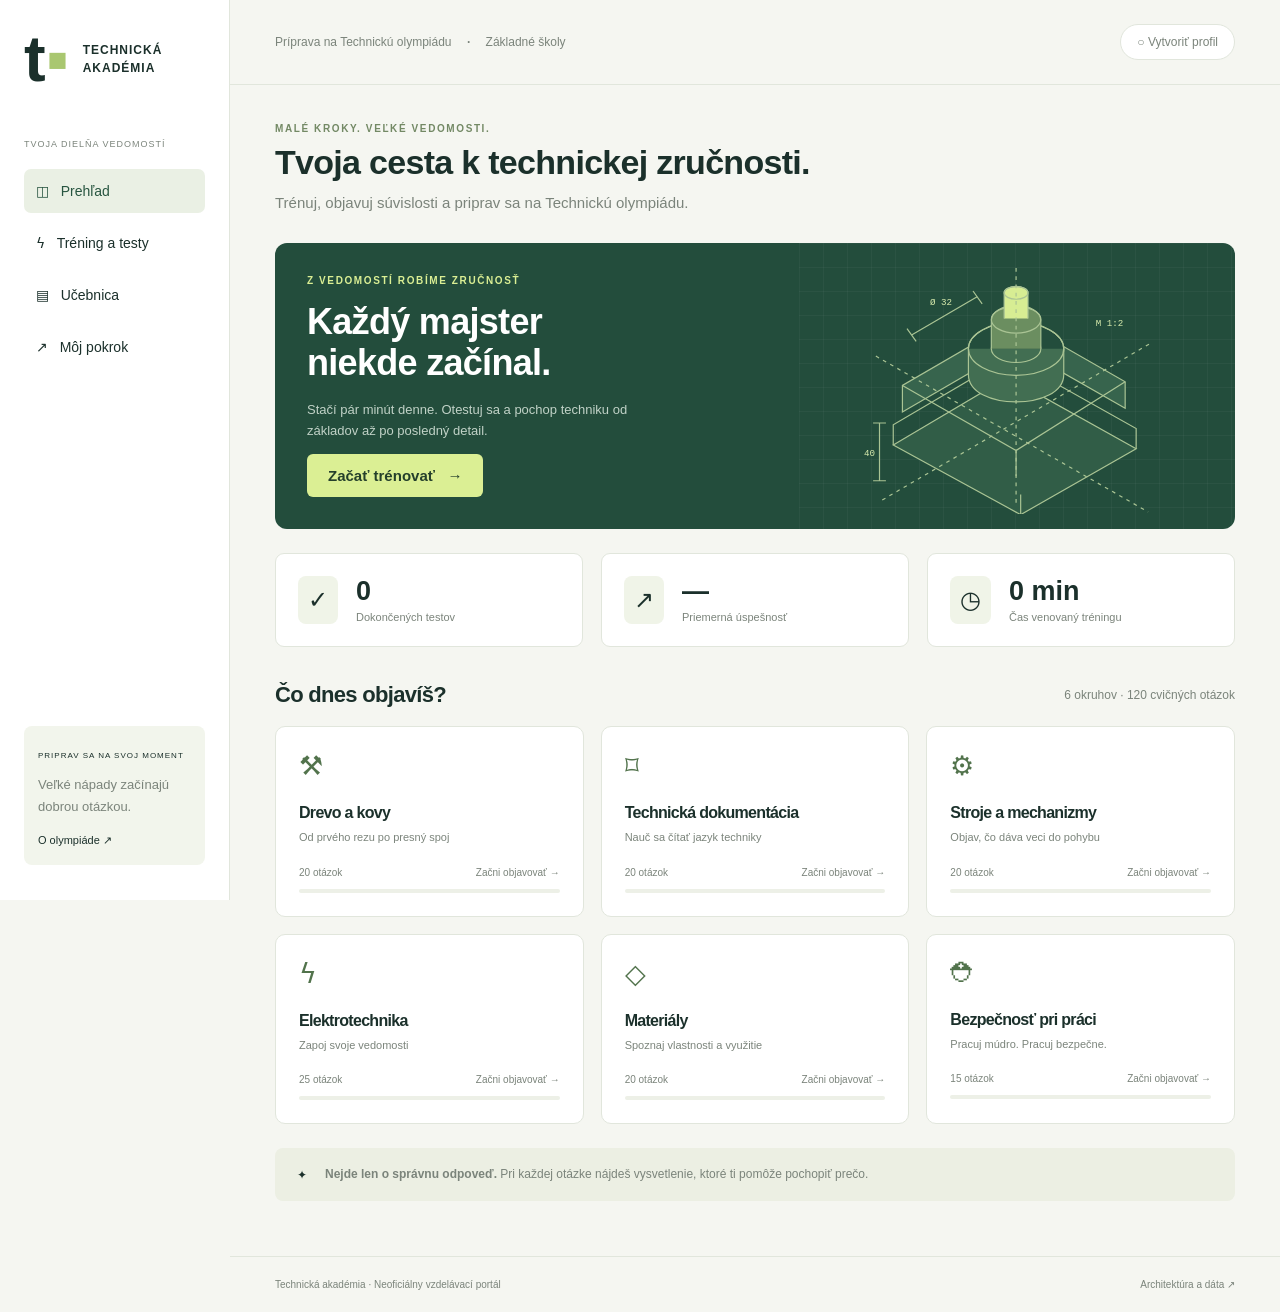
==== index.html @ 2de85e39 "Publish complete Technická akadémia with 120 questions and 33 tests" ====
<!doctype html><html lang="sk"><meta charset="utf-8"><meta name="viewport" content="width=device-width,initial-scale=1"><meta name="description" content="Príprava na Technickú olympiádu. Testy, vysvetlenia a sledovanie pokroku."><title>Technická akadémia</title><link rel="stylesheet" href="style.css"><body><aside><a class="brand" href="#">t<span>▪</span><small>TECHNICKÁ<br>AKADÉMIA</small></a><div class="navlabel">TVOJA DIELŇA VEDOMOSTÍ</div><nav><button data-page="home">◫ &nbsp; Prehľad</button><button data-page="train">ϟ &nbsp; Tréning a testy</button><button data-page="learn">▤ &nbsp; Učebnica</button><button data-page="history">↗ &nbsp; Môj pokrok</button></nav><div class="sidebottom"><small>PRIPRAV SA NA SVOJ MOMENT</small><p>Veľké nápady začínajú<br>dobrou otázkou.</p><a href="https://nivam.sk/olympiady-a-sutaze/technicka-olympiada/" target="_blank" rel="noopener">O olympiáde ↗</a></div></aside><div class="shell"><header><span>Príprava na Technickú olympiádu <b>·</b> Základné školy</span><button id="profileBtn"></button></header><main id="main"></main><footer>Technická akadémia · Neoficiálny vzdelávací portál <a href="architecture.md" target="_blank">Architektúra a dáta ↗</a></footer></div><dialog id="profileDialog"><form id="profileForm"><div class="eyebrow">TVOJE MIESTO V DIELNI</div><h2>Žiacky profil</h2><p>Použi prezývku. Údaje zostávajú v tomto prehliadači. Profil nie je účet chránený heslom.</p><label>Prezývka<input id="nickname" maxlength="30" required placeholder="Napríklad Majster Peter"></label><label>Kategória<select id="profileCategory"><option value="B">B · 5. – 7. ročník</option><option value="A">A · 8. – 9. ročník</option></select></label><button class="primary">Uložiť a pokračovať →</button><button type="button" id="closeDialog" class="plain">Zavrieť</button></form><div id="existing"></div></dialog><script src="app.js"></script></body></html>
---- style.css ----
:root{--ink:#1b302b;--green:#285540;--lime:#dbef94;--muted:#7b847b;--line:#e1e6dc}*{box-sizing:border-box}body{margin:0;background:#f5f6f1;color:var(--ink);font:15px 'Segoe UI',sans-serif}button,input,select{font:inherit;color:inherit}button,a{cursor:pointer}a{color:inherit;text-decoration:none}aside{position:fixed;inset:0 auto 0 0;width:230px;background:white;border-right:1px solid var(--line);padding:35px 24px;display:flex;flex-direction:column}.brand{display:flex;align-items:center;gap:14px;font-size:65px;font-weight:800;line-height:.75}.brand span{color:#a9c770;margin-left:-14px}.brand small{font-size:12px;line-height:1.5;letter-spacing:1px}.navlabel{font-size:9px;letter-spacing:1px;color:var(--muted);margin:55px 0 20px}nav{display:grid;gap:8px}nav button{border:0;background:none;text-align:left;padding:14px 12px;border-radius:7px;font-size:14px}nav .active{background:#eaf0e4;color:var(--green)}.sidebottom{margin-top:auto;background:#f2f5ec;padding:18px 14px;border-radius:8px}.sidebottom small{font-size:8px;letter-spacing:1px}.sidebottom p{font-size:13px}.sidebottom a{font-size:11px}.shell{margin-left:230px}header{height:85px;padding:0 45px;border-bottom:1px solid var(--line);display:flex;align-items:center;justify-content:space-between;font-size:12px;color:var(--muted)}header button{border:1px solid var(--line);border-radius:25px;background:white;padding:10px 16px}header b{padding:0 12px}main{max-width:1260px;margin:auto;padding:38px 45px 55px}.eyebrow{font-size:10px;letter-spacing:1.6px;font-weight:700;color:#738965}h1,h2,h3{letter-spacing:-.7px}h1{font-size:34px;margin:9px 0}h2{font-size:24px}p{color:var(--muted);line-height:1.65}.intro{margin:5px 0 27px}.hero{background:#234d3c;border-radius:12px;display:grid;grid-template-columns:1.2fr 1fr;color:white;overflow:hidden;min-height:280px}.hero-content{padding:32px}.hero .eyebrow{color:var(--lime)}.hero h2{font-size:36px;line-height:1.15;margin:15px 0}.hero p{color:#c1d2c7;font-size:13px;max-width:330px}.primary{border:0;background:var(--lime);padding:13px 21px;border-radius:6px;color:#243f2b;font-weight:700}.hero-art{display:flex;align-items:center;justify-content:center;background-image:linear-gradient(#ffffff09 1px,transparent 1px),linear-gradient(90deg,#ffffff09 1px,transparent 1px);background-size:24px 24px}.hero-art svg{width:90%;max-width:330px}.stats{display:grid;grid-template-columns:repeat(3,1fr);gap:18px;margin:24px 0 35px}.stat{background:white;border:1px solid var(--line);border-radius:9px;padding:22px;display:flex;align-items:center;gap:18px}.stat .ico{background:#f0f4e8;padding:10px;border-radius:8px;font-size:24px}.stat strong{font-size:27px;display:block}.stat small{font-size:11px;color:var(--muted)}.sectionhead{display:flex;justify-content:space-between;align-items:center;margin:26px 0 18px}.sectionhead h2{margin:0;font-size:22px}.sectionhead span{font-size:12px;color:var(--muted)}.topics{display:grid;grid-template-columns:repeat(3,1fr);gap:17px}.topic{border:1px solid var(--line);border-radius:10px;background:white;padding:23px;text-align:left;transition:.2s}.topic:hover{transform:translateY(-3px);border-color:#99b47b}.topic .ico{display:block;font-size:27px;margin-bottom:22px;color:#52734c}.topic h3{font-size:16px;margin:0 0 6px}.topic p{font-size:11px;margin:0 0 20px}.row{display:flex;justify-content:space-between;font-size:10px;color:var(--muted)}.bar{height:4px;background:#edf0e7;border-radius:5px;overflow:hidden;margin-top:11px}.bar i{display:block;height:100%;background:#a6bf79}.bottomnote{display:flex;gap:18px;background:#ecefe3;border-radius:8px;padding:17px 22px;margin-top:24px;font-size:12px;align-items:center}.bottomnote p{margin:0}footer{border-top:1px solid var(--line);padding:22px 45px;display:flex;justify-content:space-between;font-size:10px;color:var(--muted)}.card{background:white;border:1px solid var(--line);border-radius:12px;padding:28px;margin:20px 0}label{display:block;margin:18px 0;font-size:13px;font-weight:600}input,select{display:block;width:100%;padding:13px;border:1px solid #d6dece;background:#fbfcf8;border-radius:6px;margin-top:8px}.controls{display:grid;grid-template-columns:repeat(3,1fr);gap:20px}.secondary,.plain{background:white;border:1px solid var(--line);border-radius:6px;padding:12px 18px}.plain{background:none;border:0}.actions{display:flex;gap:12px;margin-top:25px;flex-wrap:wrap}.questionhead{display:flex;justify-content:space-between;font-size:12px;color:var(--muted)}.badge{background:#edf2e4;border-radius:20px;padding:6px 12px;font-size:11px}.timer{font-weight:700;color:var(--green);font-variant-numeric:tabular-nums}.option{display:flex;width:100%;gap:15px;align-items:center;text-align:left;background:white;border:1px solid var(--line);border-radius:8px;padding:17px;margin:10px 0}.option.selected{background:#edf4e3;border-color:var(--green)}.letter{background:#f0f2e9;border-radius:4px;padding:7px 11px;font-size:12px}.feedback{border-left:3px solid #7b9f55;background:#f0f6e8;padding:18px;margin-top:22px}.feedback.wrong{border-color:#ce946c;background:#fcf3eb}.feedback p{margin-bottom:0}.result{text-align:center}.score{font-size:70px;color:var(--green);font-weight:700;margin:20px}.historyrow{display:flex;gap:15px;justify-content:space-between;align-items:center;border-bottom:1px solid var(--line);padding:18px 0}dialog{border:1px solid var(--line);border-radius:14px;padding:30px;width:460px;max-width:92vw}dialog::backdrop{background:#18372b88}dialog p{font-size:13px}details{padding:18px 0;border-bottom:1px solid var(--line)}summary{cursor:pointer;font-weight:600}details p{font-size:14px}.empty{text-align:center;padding:35px}.notice{font-size:12px;color:var(--muted)}.matchrow{display:grid;grid-template-columns:1fr 1.4fr;gap:20px;align-items:center}.error{color:#a64d33}button:disabled{opacity:.4;cursor:not-allowed}:focus-visible{outline:3px solid #9dbc67;outline-offset:3px}@media(max-width:1050px){aside{width:195px;padding:30px 17px}.shell{margin-left:195px}main{padding:28px}.topics{grid-template-columns:repeat(2,1fr)}.hero h2{font-size:30px}.stat{padding:15px;gap:10px}header{padding:0 28px}}@media(max-width:700px){aside{position:static;width:100%;padding:18px;display:block}.brand{font-size:40px}.brand small{font-size:10px}.navlabel,.sidebottom{display:none}nav{display:flex;margin-top:20px;overflow:auto;gap:2px}nav button{font-size:11px;white-space:nowrap;padding:10px}.shell{margin:0}header{height:60px;padding:0 20px}header>span{font-size:10px;max-width:180px}main{padding:25px 18px}h1{font-size:28px}.hero{grid-template-columns:1fr}.hero-art{display:none}.hero-content{padding:27px}.stats{gap:8px;margin:16px 0 25px}.stat{display:block;padding:12px 9px}.stat .ico{display:none}.stat strong{font-size:23px}.stat small{font-size:9px}.topics{gap:10px}.topic{padding:18px 14px}.topic h3{font-size:14px}.controls{grid-template-columns:1fr;gap:0}.card{padding:20px}.matchrow{grid-template-columns:1fr;gap:0;margin-bottom:15px}footer{padding:20px;gap:20px}.sectionhead span{font-size:10px}.historyrow{font-size:12px}}
.controls{grid-template-columns:repeat(4,minmax(0,1fr))}#testBank .topic{cursor:default}#testBank .topic:hover{transform:none}.topic .actions{gap:8px}.topic .actions button{font-size:12px;padding:10px 12px}@media(max-width:1050px){.controls{grid-template-columns:repeat(2,minmax(0,1fr))}}@media(max-width:700px){.controls{grid-template-columns:1fr}#testBank .topics{grid-template-columns:1fr}.sectionhead{gap:15px}}
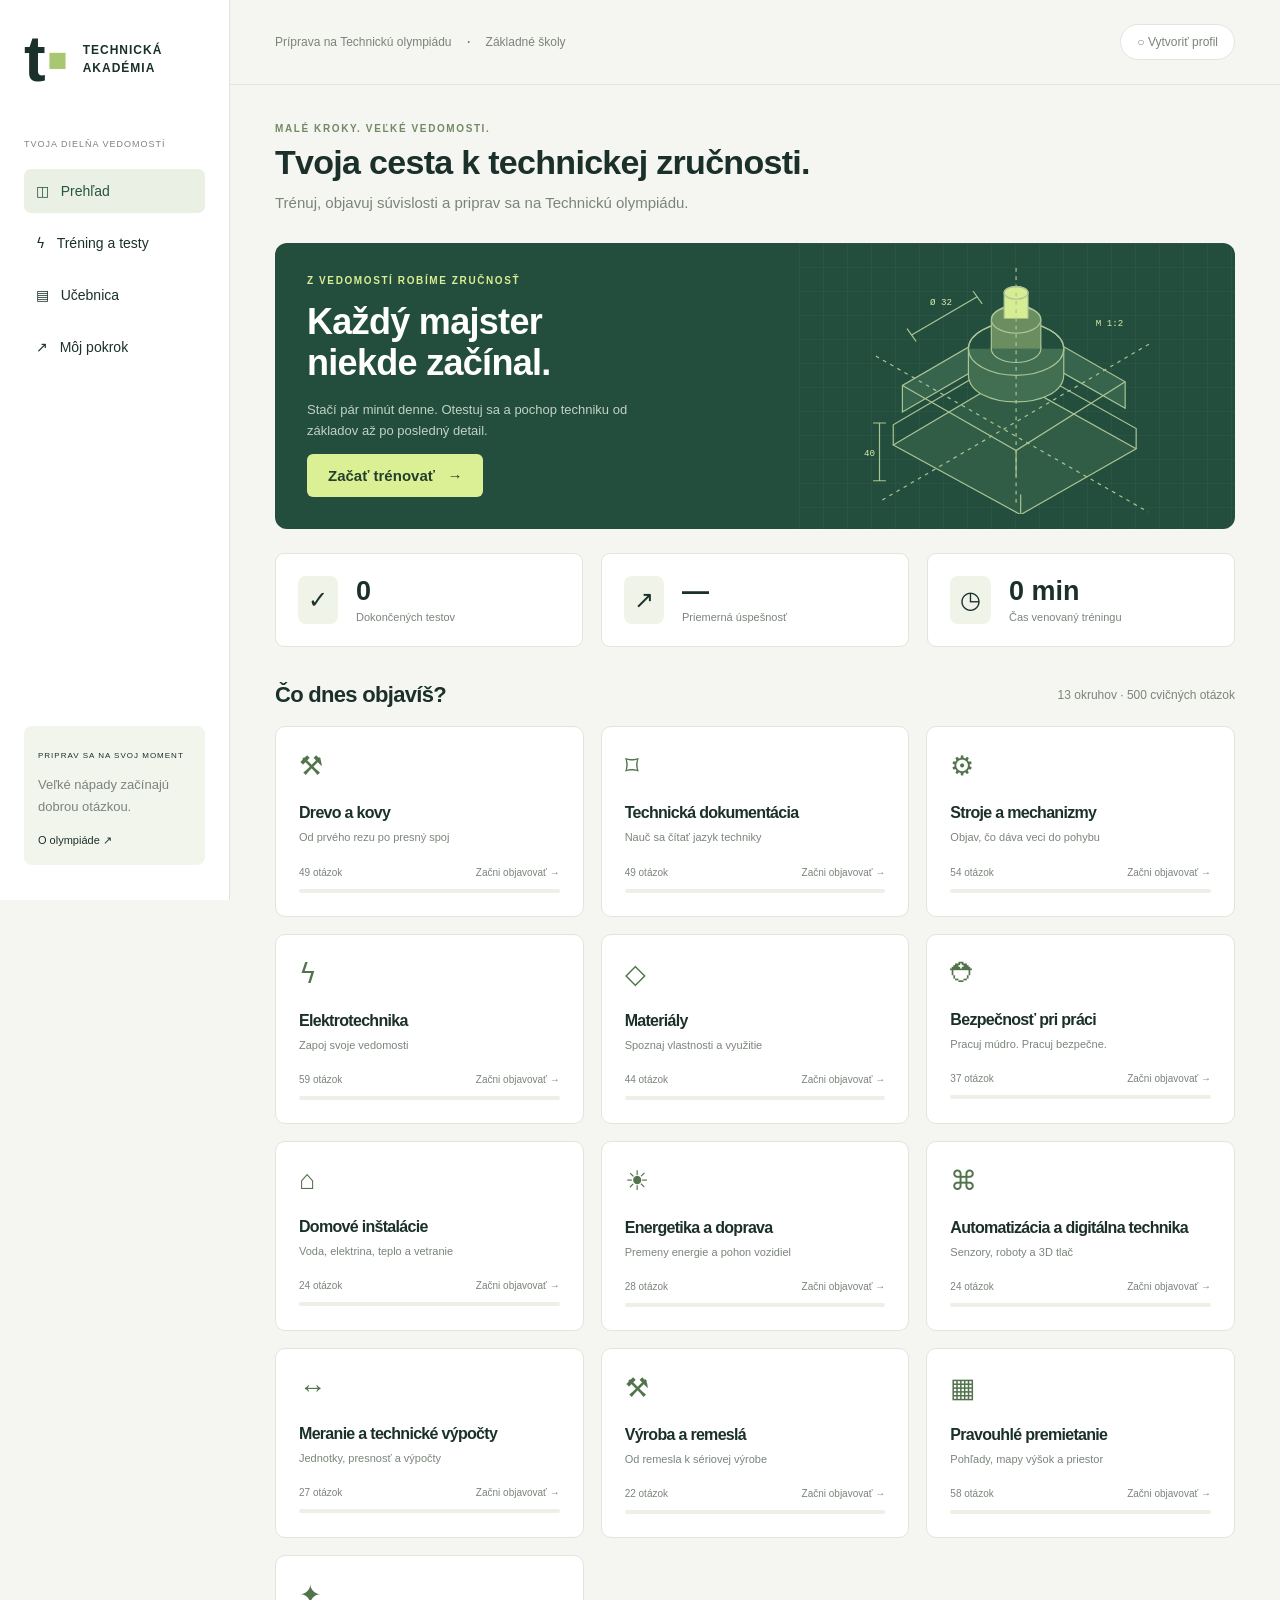
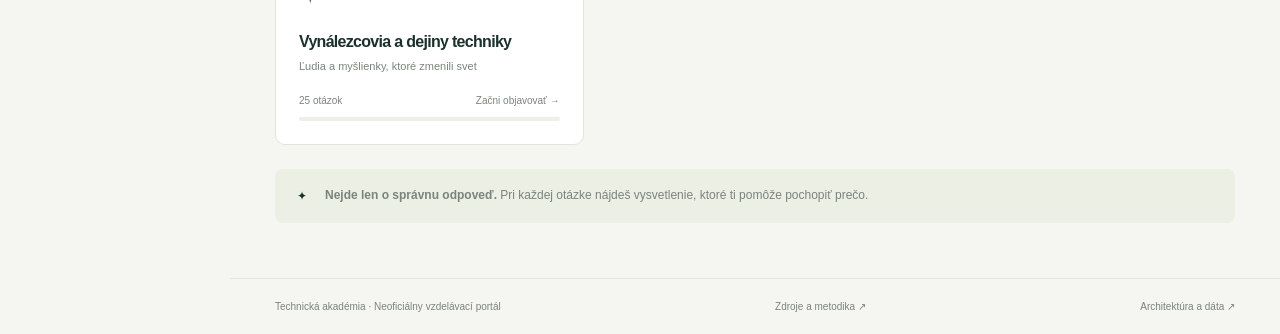
==== commit f273d07b: "Expand academy to 500 reviewed questions, 13 topics and 151 test sets Add inventors, orthographic pr" ====
--- a/index.html
+++ b/index.html
@@ -1 +1 @@
-<!doctype html><html lang="sk"><meta charset="utf-8"><meta name="viewport" content="width=device-width,initial-scale=1"><meta name="description" content="Príprava na Technickú olympiádu. Testy, vysvetlenia a sledovanie pokroku."><title>Technická akadémia</title><link rel="stylesheet" href="style.css"><body><aside><a class="brand" href="#">t<span>▪</span><small>TECHNICKÁ<br>AKADÉMIA</small></a><div class="navlabel">TVOJA DIELŇA VEDOMOSTÍ</div><nav><button data-page="home">◫ &nbsp; Prehľad</button><button data-page="train">ϟ &nbsp; Tréning a testy</button><button data-page="learn">▤ &nbsp; Učebnica</button><button data-page="history">↗ &nbsp; Môj pokrok</button></nav><div class="sidebottom"><small>PRIPRAV SA NA SVOJ MOMENT</small><p>Veľké nápady začínajú<br>dobrou otázkou.</p><a href="https://nivam.sk/olympiady-a-sutaze/technicka-olympiada/" target="_blank" rel="noopener">O olympiáde ↗</a></div></aside><div class="shell"><header><span>Príprava na Technickú olympiádu <b>·</b> Základné školy</span><button id="profileBtn"></button></header><main id="main"></main><footer>Technická akadémia · Neoficiálny vzdelávací portál <a href="architecture.md" target="_blank">Architektúra a dáta ↗</a></footer></div><dialog id="profileDialog"><form id="profileForm"><div class="eyebrow">TVOJE MIESTO V DIELNI</div><h2>Žiacky profil</h2><p>Použi prezývku. Údaje zostávajú v tomto prehliadači. Profil nie je účet chránený heslom.</p><label>Prezývka<input id="nickname" maxlength="30" required placeholder="Napríklad Majster Peter"></label><label>Kategória<select id="profileCategory"><option value="B">B · 5. – 7. ročník</option><option value="A">A · 8. – 9. ročník</option></select></label><button class="primary">Uložiť a pokračovať →</button><button type="button" id="closeDialog" class="plain">Zavrieť</button></form><div id="existing"></div></dialog><script src="app.js"></script></body></html>
+<!doctype html><html lang="sk"><meta charset="utf-8"><meta name="viewport" content="width=device-width,initial-scale=1"><meta name="description" content="Príprava na Technickú olympiádu. Testy, vysvetlenia a sledovanie pokroku."><title>Technická akadémia</title><link rel="stylesheet" href="style.css?v=500-1"><body><aside><a class="brand" href="#">t<span>▪</span><small>TECHNICKÁ<br>AKADÉMIA</small></a><div class="navlabel">TVOJA DIELŇA VEDOMOSTÍ</div><nav><button data-page="home">◫ &nbsp; Prehľad</button><button data-page="train">ϟ &nbsp; Tréning a testy</button><button data-page="learn">▤ &nbsp; Učebnica</button><button data-page="history">↗ &nbsp; Môj pokrok</button></nav><div class="sidebottom"><small>PRIPRAV SA NA SVOJ MOMENT</small><p>Veľké nápady začínajú<br>dobrou otázkou.</p><a href="https://nivam.sk/olympiady-a-sutaze/technicka-olympiada/" target="_blank" rel="noopener">O olympiáde ↗</a></div></aside><div class="shell"><header><span>Príprava na Technickú olympiádu <b>·</b> Základné školy</span><button id="profileBtn"></button></header><main id="main"></main><footer>Technická akadémia · Neoficiálny vzdelávací portál <a href="sources.html">Zdroje a metodika ↗</a> <a href="architecture.md" target="_blank">Architektúra a dáta ↗</a></footer></div><dialog id="profileDialog"><form id="profileForm"><div class="eyebrow">TVOJE MIESTO V DIELNI</div><h2>Žiacky profil</h2><p>Použi prezývku. Údaje zostávajú v tomto prehliadači. Profil nie je účet chránený heslom.</p><label>Prezývka<input id="nickname" maxlength="30" required placeholder="Napríklad Majster Peter"></label><label>Kategória<select id="profileCategory"><option value="B">B · 5. – 7. ročník</option><option value="A">A · 8. – 9. ročník</option></select></label><button class="primary">Uložiť a pokračovať →</button><button type="button" id="closeDialog" class="plain">Zavrieť</button></form><div id="existing"></div></dialog><script src="app.js?v=500-1"></script></body></html>
--- a/style.css
+++ b/style.css
@@ -1,2 +1,4 @@
 :root{--ink:#1b302b;--green:#285540;--lime:#dbef94;--muted:#7b847b;--line:#e1e6dc}*{box-sizing:border-box}body{margin:0;background:#f5f6f1;color:var(--ink);font:15px 'Segoe UI',sans-serif}button,input,select{font:inherit;color:inherit}button,a{cursor:pointer}a{color:inherit;text-decoration:none}aside{position:fixed;inset:0 auto 0 0;width:230px;background:white;border-right:1px solid var(--line);padding:35px 24px;display:flex;flex-direction:column}.brand{display:flex;align-items:center;gap:14px;font-size:65px;font-weight:800;line-height:.75}.brand span{color:#a9c770;margin-left:-14px}.brand small{font-size:12px;line-height:1.5;letter-spacing:1px}.navlabel{font-size:9px;letter-spacing:1px;color:var(--muted);margin:55px 0 20px}nav{display:grid;gap:8px}nav button{border:0;background:none;text-align:left;padding:14px 12px;border-radius:7px;font-size:14px}nav .active{background:#eaf0e4;color:var(--green)}.sidebottom{margin-top:auto;background:#f2f5ec;padding:18px 14px;border-radius:8px}.sidebottom small{font-size:8px;letter-spacing:1px}.sidebottom p{font-size:13px}.sidebottom a{font-size:11px}.shell{margin-left:230px}header{height:85px;padding:0 45px;border-bottom:1px solid var(--line);display:flex;align-items:center;justify-content:space-between;font-size:12px;color:var(--muted)}header button{border:1px solid var(--line);border-radius:25px;background:white;padding:10px 16px}header b{padding:0 12px}main{max-width:1260px;margin:auto;padding:38px 45px 55px}.eyebrow{font-size:10px;letter-spacing:1.6px;font-weight:700;color:#738965}h1,h2,h3{letter-spacing:-.7px}h1{font-size:34px;margin:9px 0}h2{font-size:24px}p{color:var(--muted);line-height:1.65}.intro{margin:5px 0 27px}.hero{background:#234d3c;border-radius:12px;display:grid;grid-template-columns:1.2fr 1fr;color:white;overflow:hidden;min-height:280px}.hero-content{padding:32px}.hero .eyebrow{color:var(--lime)}.hero h2{font-size:36px;line-height:1.15;margin:15px 0}.hero p{color:#c1d2c7;font-size:13px;max-width:330px}.primary{border:0;background:var(--lime);padding:13px 21px;border-radius:6px;color:#243f2b;font-weight:700}.hero-art{display:flex;align-items:center;justify-content:center;background-image:linear-gradient(#ffffff09 1px,transparent 1px),linear-gradient(90deg,#ffffff09 1px,transparent 1px);background-size:24px 24px}.hero-art svg{width:90%;max-width:330px}.stats{display:grid;grid-template-columns:repeat(3,1fr);gap:18px;margin:24px 0 35px}.stat{background:white;border:1px solid var(--line);border-radius:9px;padding:22px;display:flex;align-items:center;gap:18px}.stat .ico{background:#f0f4e8;padding:10px;border-radius:8px;font-size:24px}.stat strong{font-size:27px;display:block}.stat small{font-size:11px;color:var(--muted)}.sectionhead{display:flex;justify-content:space-between;align-items:center;margin:26px 0 18px}.sectionhead h2{margin:0;font-size:22px}.sectionhead span{font-size:12px;color:var(--muted)}.topics{display:grid;grid-template-columns:repeat(3,1fr);gap:17px}.topic{border:1px solid var(--line);border-radius:10px;background:white;padding:23px;text-align:left;transition:.2s}.topic:hover{transform:translateY(-3px);border-color:#99b47b}.topic .ico{display:block;font-size:27px;margin-bottom:22px;color:#52734c}.topic h3{font-size:16px;margin:0 0 6px}.topic p{font-size:11px;margin:0 0 20px}.row{display:flex;justify-content:space-between;font-size:10px;color:var(--muted)}.bar{height:4px;background:#edf0e7;border-radius:5px;overflow:hidden;margin-top:11px}.bar i{display:block;height:100%;background:#a6bf79}.bottomnote{display:flex;gap:18px;background:#ecefe3;border-radius:8px;padding:17px 22px;margin-top:24px;font-size:12px;align-items:center}.bottomnote p{margin:0}footer{border-top:1px solid var(--line);padding:22px 45px;display:flex;justify-content:space-between;font-size:10px;color:var(--muted)}.card{background:white;border:1px solid var(--line);border-radius:12px;padding:28px;margin:20px 0}label{display:block;margin:18px 0;font-size:13px;font-weight:600}input,select{display:block;width:100%;padding:13px;border:1px solid #d6dece;background:#fbfcf8;border-radius:6px;margin-top:8px}.controls{display:grid;grid-template-columns:repeat(3,1fr);gap:20px}.secondary,.plain{background:white;border:1px solid var(--line);border-radius:6px;padding:12px 18px}.plain{background:none;border:0}.actions{display:flex;gap:12px;margin-top:25px;flex-wrap:wrap}.questionhead{display:flex;justify-content:space-between;font-size:12px;color:var(--muted)}.badge{background:#edf2e4;border-radius:20px;padding:6px 12px;font-size:11px}.timer{font-weight:700;color:var(--green);font-variant-numeric:tabular-nums}.option{display:flex;width:100%;gap:15px;align-items:center;text-align:left;background:white;border:1px solid var(--line);border-radius:8px;padding:17px;margin:10px 0}.option.selected{background:#edf4e3;border-color:var(--green)}.letter{background:#f0f2e9;border-radius:4px;padding:7px 11px;font-size:12px}.feedback{border-left:3px solid #7b9f55;background:#f0f6e8;padding:18px;margin-top:22px}.feedback.wrong{border-color:#ce946c;background:#fcf3eb}.feedback p{margin-bottom:0}.result{text-align:center}.score{font-size:70px;color:var(--green);font-weight:700;margin:20px}.historyrow{display:flex;gap:15px;justify-content:space-between;align-items:center;border-bottom:1px solid var(--line);padding:18px 0}dialog{border:1px solid var(--line);border-radius:14px;padding:30px;width:460px;max-width:92vw}dialog::backdrop{background:#18372b88}dialog p{font-size:13px}details{padding:18px 0;border-bottom:1px solid var(--line)}summary{cursor:pointer;font-weight:600}details p{font-size:14px}.empty{text-align:center;padding:35px}.notice{font-size:12px;color:var(--muted)}.matchrow{display:grid;grid-template-columns:1fr 1.4fr;gap:20px;align-items:center}.error{color:#a64d33}button:disabled{opacity:.4;cursor:not-allowed}:focus-visible{outline:3px solid #9dbc67;outline-offset:3px}@media(max-width:1050px){aside{width:195px;padding:30px 17px}.shell{margin-left:195px}main{padding:28px}.topics{grid-template-columns:repeat(2,1fr)}.hero h2{font-size:30px}.stat{padding:15px;gap:10px}header{padding:0 28px}}@media(max-width:700px){aside{position:static;width:100%;padding:18px;display:block}.brand{font-size:40px}.brand small{font-size:10px}.navlabel,.sidebottom{display:none}nav{display:flex;margin-top:20px;overflow:auto;gap:2px}nav button{font-size:11px;white-space:nowrap;padding:10px}.shell{margin:0}header{height:60px;padding:0 20px}header>span{font-size:10px;max-width:180px}main{padding:25px 18px}h1{font-size:28px}.hero{grid-template-columns:1fr}.hero-art{display:none}.hero-content{padding:27px}.stats{gap:8px;margin:16px 0 25px}.stat{display:block;padding:12px 9px}.stat .ico{display:none}.stat strong{font-size:23px}.stat small{font-size:9px}.topics{gap:10px}.topic{padding:18px 14px}.topic h3{font-size:14px}.controls{grid-template-columns:1fr;gap:0}.card{padding:20px}.matchrow{grid-template-columns:1fr;gap:0;margin-bottom:15px}footer{padding:20px;gap:20px}.sectionhead span{font-size:10px}.historyrow{font-size:12px}}
 .controls{grid-template-columns:repeat(4,minmax(0,1fr))}#testBank .topic{cursor:default}#testBank .topic:hover{transform:none}.topic .actions{gap:8px}.topic .actions button{font-size:12px;padding:10px 12px}@media(max-width:1050px){.controls{grid-template-columns:repeat(2,minmax(0,1fr))}}@media(max-width:700px){.controls{grid-template-columns:1fr}#testBank .topics{grid-template-columns:1fr}.sectionhead{gap:15px}}
+
+.diagram{max-width:460px;margin:22px auto;background:#f9fbf5;border:1px solid var(--line);border-radius:10px;padding:18px}.diagram svg{width:100%;max-height:300px}.diagram figcaption{font-size:12px;line-height:1.6;color:#52604e}.bankfilters{display:flex;gap:15px;align-items:end;flex-wrap:wrap}.bankfilters label:first-child{flex:1;min-width:220px}.bankfilters label{margin:10px 0}.bankfilters button{margin-bottom:10px}.controls{grid-template-columns:repeat(3,minmax(0,1fr))}@media(max-width:700px){.controls{grid-template-columns:1fr}.bankfilters{display:block}.diagram{padding:10px}}
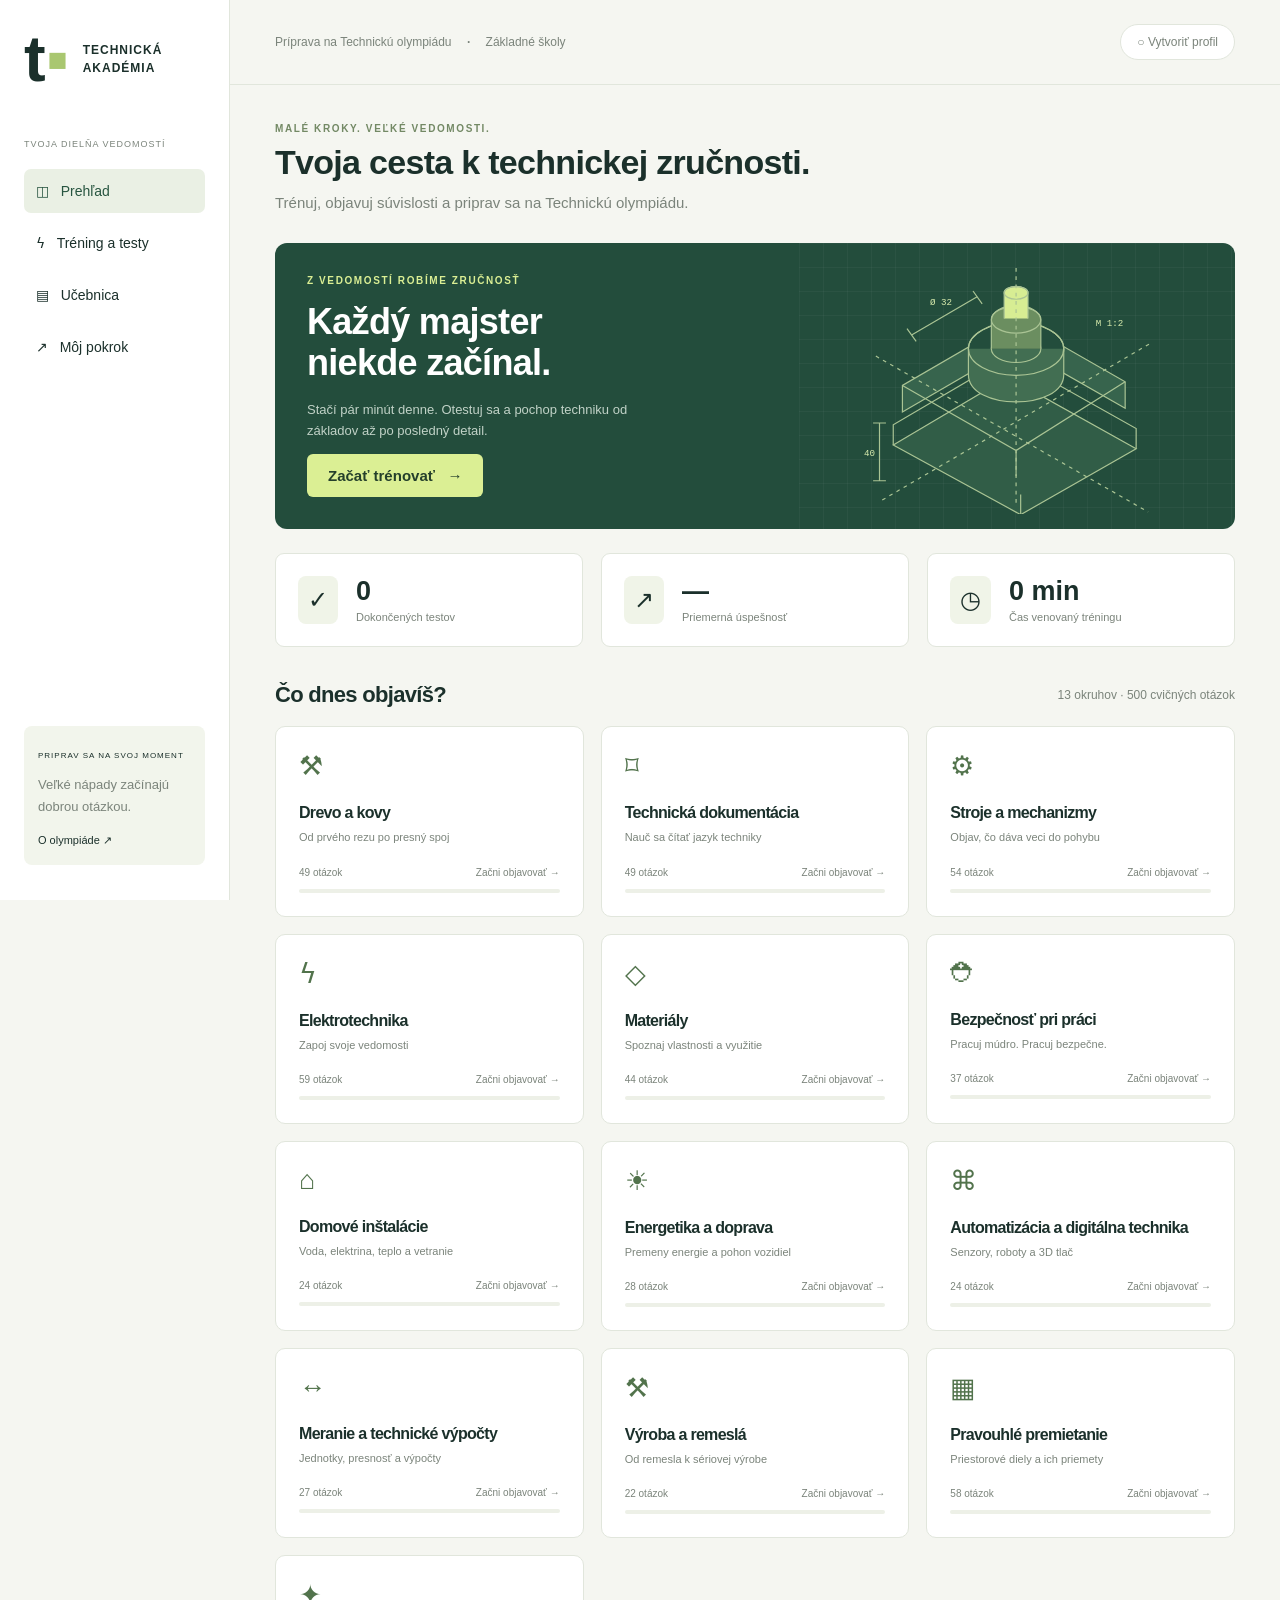
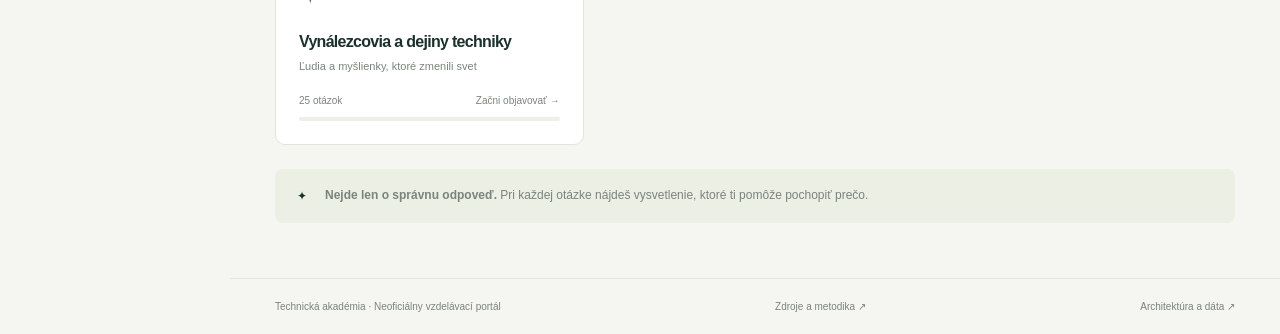
==== commit 22544f70: "Replace cube maps with technical solids and graphical orthographic choices Add 12 shaded technical p" ====
--- a/index.html
+++ b/index.html
@@ -1 +1 @@
-<!doctype html><html lang="sk"><meta charset="utf-8"><meta name="viewport" content="width=device-width,initial-scale=1"><meta name="description" content="Príprava na Technickú olympiádu. Testy, vysvetlenia a sledovanie pokroku."><title>Technická akadémia</title><link rel="stylesheet" href="style.css?v=500-1"><body><aside><a class="brand" href="#">t<span>▪</span><small>TECHNICKÁ<br>AKADÉMIA</small></a><div class="navlabel">TVOJA DIELŇA VEDOMOSTÍ</div><nav><button data-page="home">◫ &nbsp; Prehľad</button><button data-page="train">ϟ &nbsp; Tréning a testy</button><button data-page="learn">▤ &nbsp; Učebnica</button><button data-page="history">↗ &nbsp; Môj pokrok</button></nav><div class="sidebottom"><small>PRIPRAV SA NA SVOJ MOMENT</small><p>Veľké nápady začínajú<br>dobrou otázkou.</p><a href="https://nivam.sk/olympiady-a-sutaze/technicka-olympiada/" target="_blank" rel="noopener">O olympiáde ↗</a></div></aside><div class="shell"><header><span>Príprava na Technickú olympiádu <b>·</b> Základné školy</span><button id="profileBtn"></button></header><main id="main"></main><footer>Technická akadémia · Neoficiálny vzdelávací portál <a href="sources.html">Zdroje a metodika ↗</a> <a href="architecture.md" target="_blank">Architektúra a dáta ↗</a></footer></div><dialog id="profileDialog"><form id="profileForm"><div class="eyebrow">TVOJE MIESTO V DIELNI</div><h2>Žiacky profil</h2><p>Použi prezývku. Údaje zostávajú v tomto prehliadači. Profil nie je účet chránený heslom.</p><label>Prezývka<input id="nickname" maxlength="30" required placeholder="Napríklad Majster Peter"></label><label>Kategória<select id="profileCategory"><option value="B">B · 5. – 7. ročník</option><option value="A">A · 8. – 9. ročník</option></select></label><button class="primary">Uložiť a pokračovať →</button><button type="button" id="closeDialog" class="plain">Zavrieť</button></form><div id="existing"></div></dialog><script src="app.js?v=500-1"></script></body></html>
+<!doctype html><html lang="sk"><meta charset="utf-8"><meta name="viewport" content="width=device-width,initial-scale=1"><meta name="description" content="Príprava na Technickú olympiádu. Testy, vysvetlenia a sledovanie pokroku."><title>Technická akadémia</title><link rel="stylesheet" href="style.css?v=projection-2"><body><aside><a class="brand" href="#">t<span>▪</span><small>TECHNICKÁ<br>AKADÉMIA</small></a><div class="navlabel">TVOJA DIELŇA VEDOMOSTÍ</div><nav><button data-page="home">◫ &nbsp; Prehľad</button><button data-page="train">ϟ &nbsp; Tréning a testy</button><button data-page="learn">▤ &nbsp; Učebnica</button><button data-page="history">↗ &nbsp; Môj pokrok</button></nav><div class="sidebottom"><small>PRIPRAV SA NA SVOJ MOMENT</small><p>Veľké nápady začínajú<br>dobrou otázkou.</p><a href="https://nivam.sk/olympiady-a-sutaze/technicka-olympiada/" target="_blank" rel="noopener">O olympiáde ↗</a></div></aside><div class="shell"><header><span>Príprava na Technickú olympiádu <b>·</b> Základné školy</span><button id="profileBtn"></button></header><main id="main"></main><footer>Technická akadémia · Neoficiálny vzdelávací portál <a href="sources.html">Zdroje a metodika ↗</a> <a href="architecture.md" target="_blank">Architektúra a dáta ↗</a></footer></div><dialog id="profileDialog"><form id="profileForm"><div class="eyebrow">TVOJE MIESTO V DIELNI</div><h2>Žiacky profil</h2><p>Použi prezývku. Údaje zostávajú v tomto prehliadači. Profil nie je účet chránený heslom.</p><label>Prezývka<input id="nickname" maxlength="30" required placeholder="Napríklad Majster Peter"></label><label>Kategória<select id="profileCategory"><option value="B">B · 5. – 7. ročník</option><option value="A">A · 8. – 9. ročník</option></select></label><button class="primary">Uložiť a pokračovať →</button><button type="button" id="closeDialog" class="plain">Zavrieť</button></form><div id="existing"></div></dialog><script src="app.js?v=projection-2"></script></body></html>
--- a/style.css
+++ b/style.css
@@ -2,3 +2,5 @@
 .controls{grid-template-columns:repeat(4,minmax(0,1fr))}#testBank .topic{cursor:default}#testBank .topic:hover{transform:none}.topic .actions{gap:8px}.topic .actions button{font-size:12px;padding:10px 12px}@media(max-width:1050px){.controls{grid-template-columns:repeat(2,minmax(0,1fr))}}@media(max-width:700px){.controls{grid-template-columns:1fr}#testBank .topics{grid-template-columns:1fr}.sectionhead{gap:15px}}
 
 .diagram{max-width:460px;margin:22px auto;background:#f9fbf5;border:1px solid var(--line);border-radius:10px;padding:18px}.diagram svg{width:100%;max-height:300px}.diagram figcaption{font-size:12px;line-height:1.6;color:#52604e}.bankfilters{display:flex;gap:15px;align-items:end;flex-wrap:wrap}.bankfilters label:first-child{flex:1;min-width:220px}.bankfilters label{margin:10px 0}.bankfilters button{margin-bottom:10px}.controls{grid-template-columns:repeat(3,minmax(0,1fr))}@media(max-width:700px){.controls{grid-template-columns:1fr}.bankfilters{display:block}.diagram{padding:10px}}
+
+.solid-diagram{max-width:560px;margin:20px auto;text-align:center;background:#f7faf3;border:1px solid var(--line);border-radius:12px;padding:8px 15px 16px}.solid-diagram img{width:100%;height:330px;object-fit:contain}.solid-diagram figcaption{font-size:12px;line-height:1.5;color:#56694e}.picture-options{display:grid;grid-template-columns:repeat(2,minmax(0,1fr));gap:14px}.picture-options .option{margin:0;position:relative;align-items:start;justify-content:center;padding:14px;min-height:200px}.picture-options .letter{position:absolute;left:12px;top:12px;font-weight:700}.view-image{display:block;width:100%}.view-image img{width:100%;height:185px;object-fit:contain}.solution-view{max-width:280px;margin:15px auto;text-align:center}.solution-view img{width:100%;max-height:180px;object-fit:contain}.solution-view figcaption{font-size:12px}.recorded-view{display:block;width:220px;max-width:100%;margin:10px 0}.sr-only{position:absolute;width:1px;height:1px;overflow:hidden;clip:rect(0,0,0,0)}@media(max-width:600px){.solid-diagram img{height:260px}.picture-options{gap:8px}.picture-options .option{padding:8px;min-height:140px}.view-image img{height:140px}.picture-options .letter{left:5px;top:5px;padding:4px 7px}}
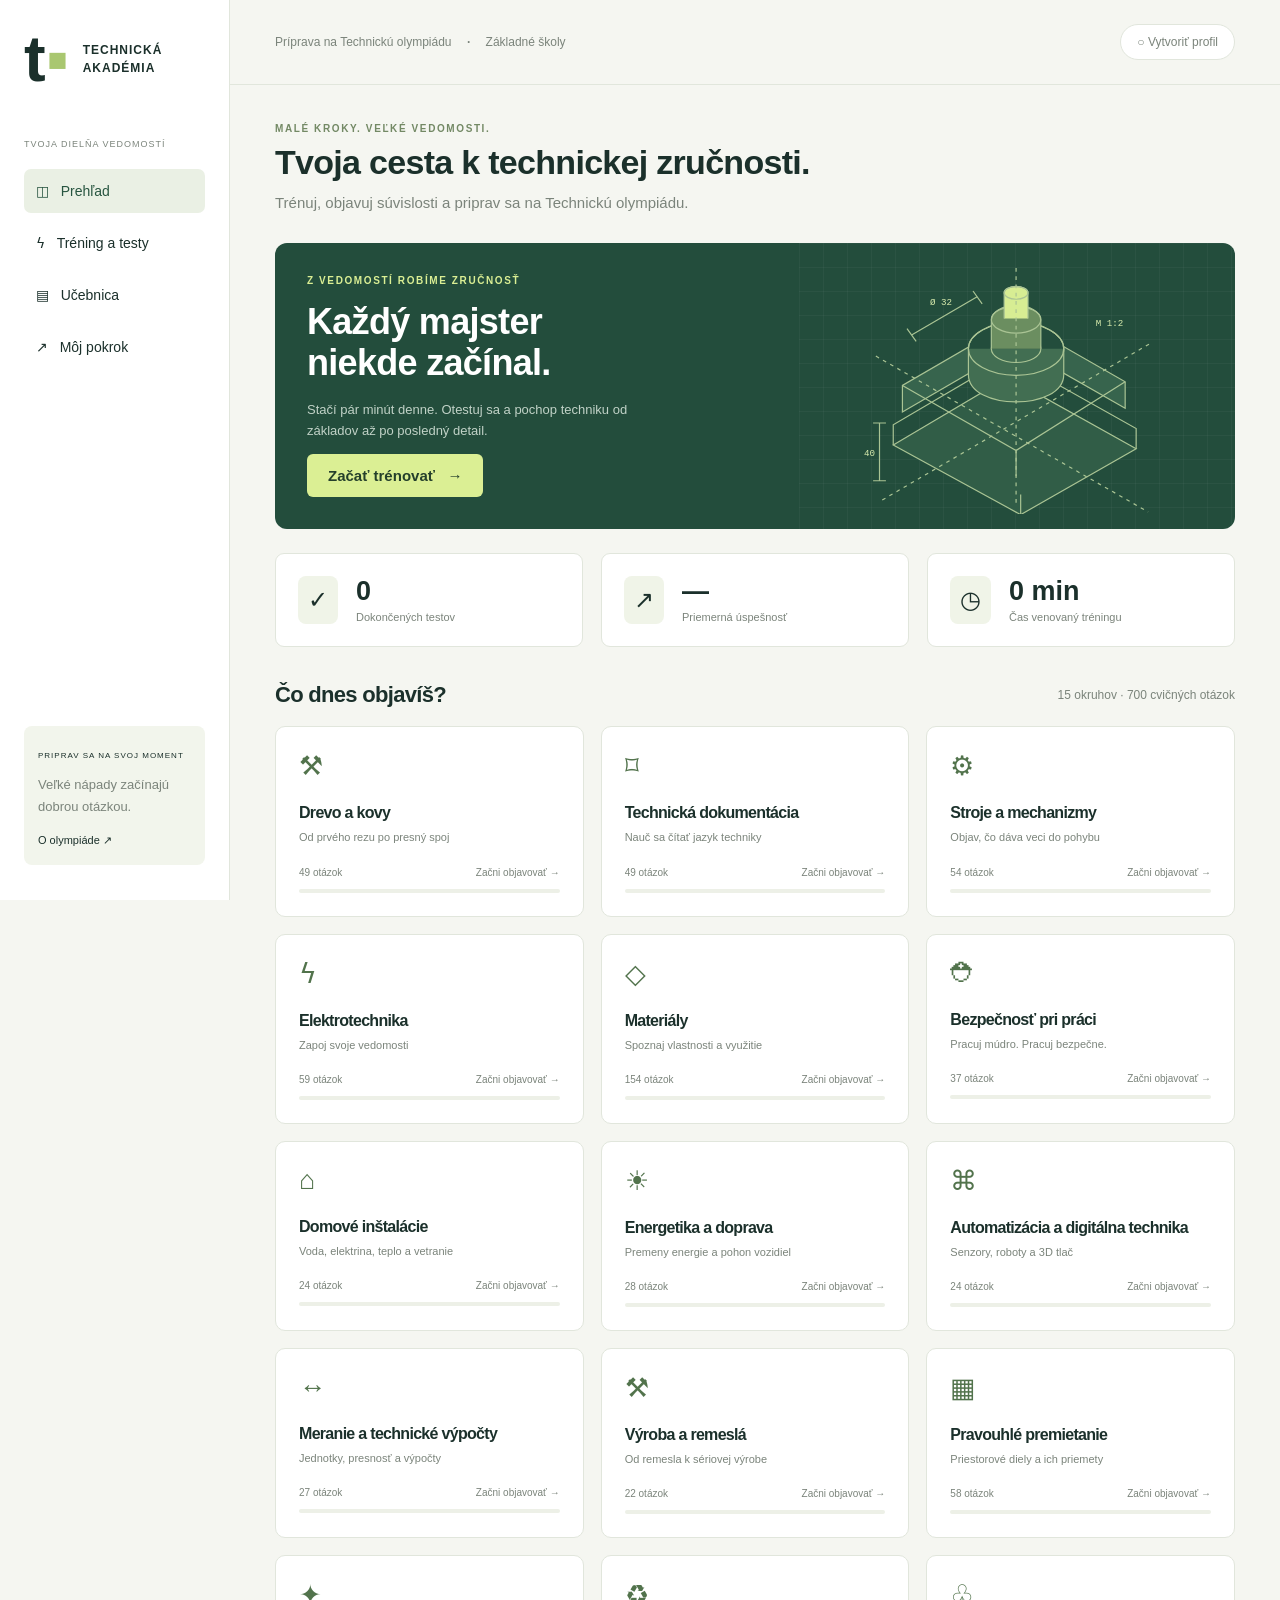
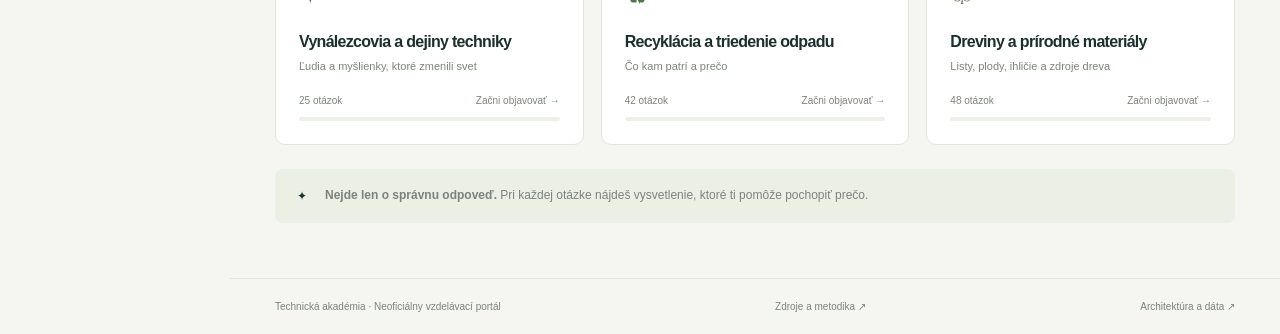
==== commit 58705f5e: "Add 200 materials, recycling and tree-identification questions Expand to 700 active questions and 21" ====
--- a/index.html
+++ b/index.html
@@ -1 +1 @@
-<!doctype html><html lang="sk"><meta charset="utf-8"><meta name="viewport" content="width=device-width,initial-scale=1"><meta name="description" content="Príprava na Technickú olympiádu. Testy, vysvetlenia a sledovanie pokroku."><title>Technická akadémia</title><link rel="stylesheet" href="style.css?v=projection-2"><body><aside><a class="brand" href="#">t<span>▪</span><small>TECHNICKÁ<br>AKADÉMIA</small></a><div class="navlabel">TVOJA DIELŇA VEDOMOSTÍ</div><nav><button data-page="home">◫ &nbsp; Prehľad</button><button data-page="train">ϟ &nbsp; Tréning a testy</button><button data-page="learn">▤ &nbsp; Učebnica</button><button data-page="history">↗ &nbsp; Môj pokrok</button></nav><div class="sidebottom"><small>PRIPRAV SA NA SVOJ MOMENT</small><p>Veľké nápady začínajú<br>dobrou otázkou.</p><a href="https://nivam.sk/olympiady-a-sutaze/technicka-olympiada/" target="_blank" rel="noopener">O olympiáde ↗</a></div></aside><div class="shell"><header><span>Príprava na Technickú olympiádu <b>·</b> Základné školy</span><button id="profileBtn"></button></header><main id="main"></main><footer>Technická akadémia · Neoficiálny vzdelávací portál <a href="sources.html">Zdroje a metodika ↗</a> <a href="architecture.md" target="_blank">Architektúra a dáta ↗</a></footer></div><dialog id="profileDialog"><form id="profileForm"><div class="eyebrow">TVOJE MIESTO V DIELNI</div><h2>Žiacky profil</h2><p>Použi prezývku. Údaje zostávajú v tomto prehliadači. Profil nie je účet chránený heslom.</p><label>Prezývka<input id="nickname" maxlength="30" required placeholder="Napríklad Majster Peter"></label><label>Kategória<select id="profileCategory"><option value="B">B · 5. – 7. ročník</option><option value="A">A · 8. – 9. ročník</option></select></label><button class="primary">Uložiť a pokračovať →</button><button type="button" id="closeDialog" class="plain">Zavrieť</button></form><div id="existing"></div></dialog><script src="app.js?v=projection-2"></script></body></html>
+<!doctype html><html lang="sk"><meta charset="utf-8"><meta name="viewport" content="width=device-width,initial-scale=1"><meta name="description" content="Príprava na Technickú olympiádu. Testy, vysvetlenia a sledovanie pokroku."><title>Technická akadémia</title><link rel="stylesheet" href="style.css?v=materials-3"><body><aside><a class="brand" href="#">t<span>▪</span><small>TECHNICKÁ<br>AKADÉMIA</small></a><div class="navlabel">TVOJA DIELŇA VEDOMOSTÍ</div><nav><button data-page="home">◫ &nbsp; Prehľad</button><button data-page="train">ϟ &nbsp; Tréning a testy</button><button data-page="learn">▤ &nbsp; Učebnica</button><button data-page="history">↗ &nbsp; Môj pokrok</button></nav><div class="sidebottom"><small>PRIPRAV SA NA SVOJ MOMENT</small><p>Veľké nápady začínajú<br>dobrou otázkou.</p><a href="https://nivam.sk/olympiady-a-sutaze/technicka-olympiada/" target="_blank" rel="noopener">O olympiáde ↗</a></div></aside><div class="shell"><header><span>Príprava na Technickú olympiádu <b>·</b> Základné školy</span><button id="profileBtn"></button></header><main id="main"></main><footer>Technická akadémia · Neoficiálny vzdelávací portál <a href="sources.html">Zdroje a metodika ↗</a> <a href="architecture.md" target="_blank">Architektúra a dáta ↗</a></footer></div><dialog id="profileDialog"><form id="profileForm"><div class="eyebrow">TVOJE MIESTO V DIELNI</div><h2>Žiacky profil</h2><p>Použi prezývku. Údaje zostávajú v tomto prehliadači. Profil nie je účet chránený heslom.</p><label>Prezývka<input id="nickname" maxlength="30" required placeholder="Napríklad Majster Peter"></label><label>Kategória<select id="profileCategory"><option value="B">B · 5. – 7. ročník</option><option value="A">A · 8. – 9. ročník</option></select></label><button class="primary">Uložiť a pokračovať →</button><button type="button" id="closeDialog" class="plain">Zavrieť</button></form><div id="existing"></div></dialog><script src="app.js?v=materials-3"></script></body></html>
--- a/style.css
+++ b/style.css
@@ -4,3 +4,5 @@
 .diagram{max-width:460px;margin:22px auto;background:#f9fbf5;border:1px solid var(--line);border-radius:10px;padding:18px}.diagram svg{width:100%;max-height:300px}.diagram figcaption{font-size:12px;line-height:1.6;color:#52604e}.bankfilters{display:flex;gap:15px;align-items:end;flex-wrap:wrap}.bankfilters label:first-child{flex:1;min-width:220px}.bankfilters label{margin:10px 0}.bankfilters button{margin-bottom:10px}.controls{grid-template-columns:repeat(3,minmax(0,1fr))}@media(max-width:700px){.controls{grid-template-columns:1fr}.bankfilters{display:block}.diagram{padding:10px}}
 
 .solid-diagram{max-width:560px;margin:20px auto;text-align:center;background:#f7faf3;border:1px solid var(--line);border-radius:12px;padding:8px 15px 16px}.solid-diagram img{width:100%;height:330px;object-fit:contain}.solid-diagram figcaption{font-size:12px;line-height:1.5;color:#56694e}.picture-options{display:grid;grid-template-columns:repeat(2,minmax(0,1fr));gap:14px}.picture-options .option{margin:0;position:relative;align-items:start;justify-content:center;padding:14px;min-height:200px}.picture-options .letter{position:absolute;left:12px;top:12px;font-weight:700}.view-image{display:block;width:100%}.view-image img{width:100%;height:185px;object-fit:contain}.solution-view{max-width:280px;margin:15px auto;text-align:center}.solution-view img{width:100%;max-height:180px;object-fit:contain}.solution-view figcaption{font-size:12px}.recorded-view{display:block;width:220px;max-width:100%;margin:10px 0}.sr-only{position:absolute;width:1px;height:1px;overflow:hidden;clip:rect(0,0,0,0)}@media(max-width:600px){.solid-diagram img{height:260px}.picture-options{gap:8px}.picture-options .option{padding:8px;min-height:140px}.view-image img{height:140px}.picture-options .letter{left:5px;top:5px;padding:4px 7px}}
+
+.botanical-diagram{max-width:450px;margin:20px auto;text-align:center;background:#fbfcf7;border:1px solid var(--line);border-radius:12px;padding:15px}.botanical-diagram img{width:100%;height:300px;object-fit:contain}.botanical-diagram figcaption{font-size:12px;line-height:1.5;color:#56694e}@media(max-width:600px){.botanical-diagram img{height:240px}}
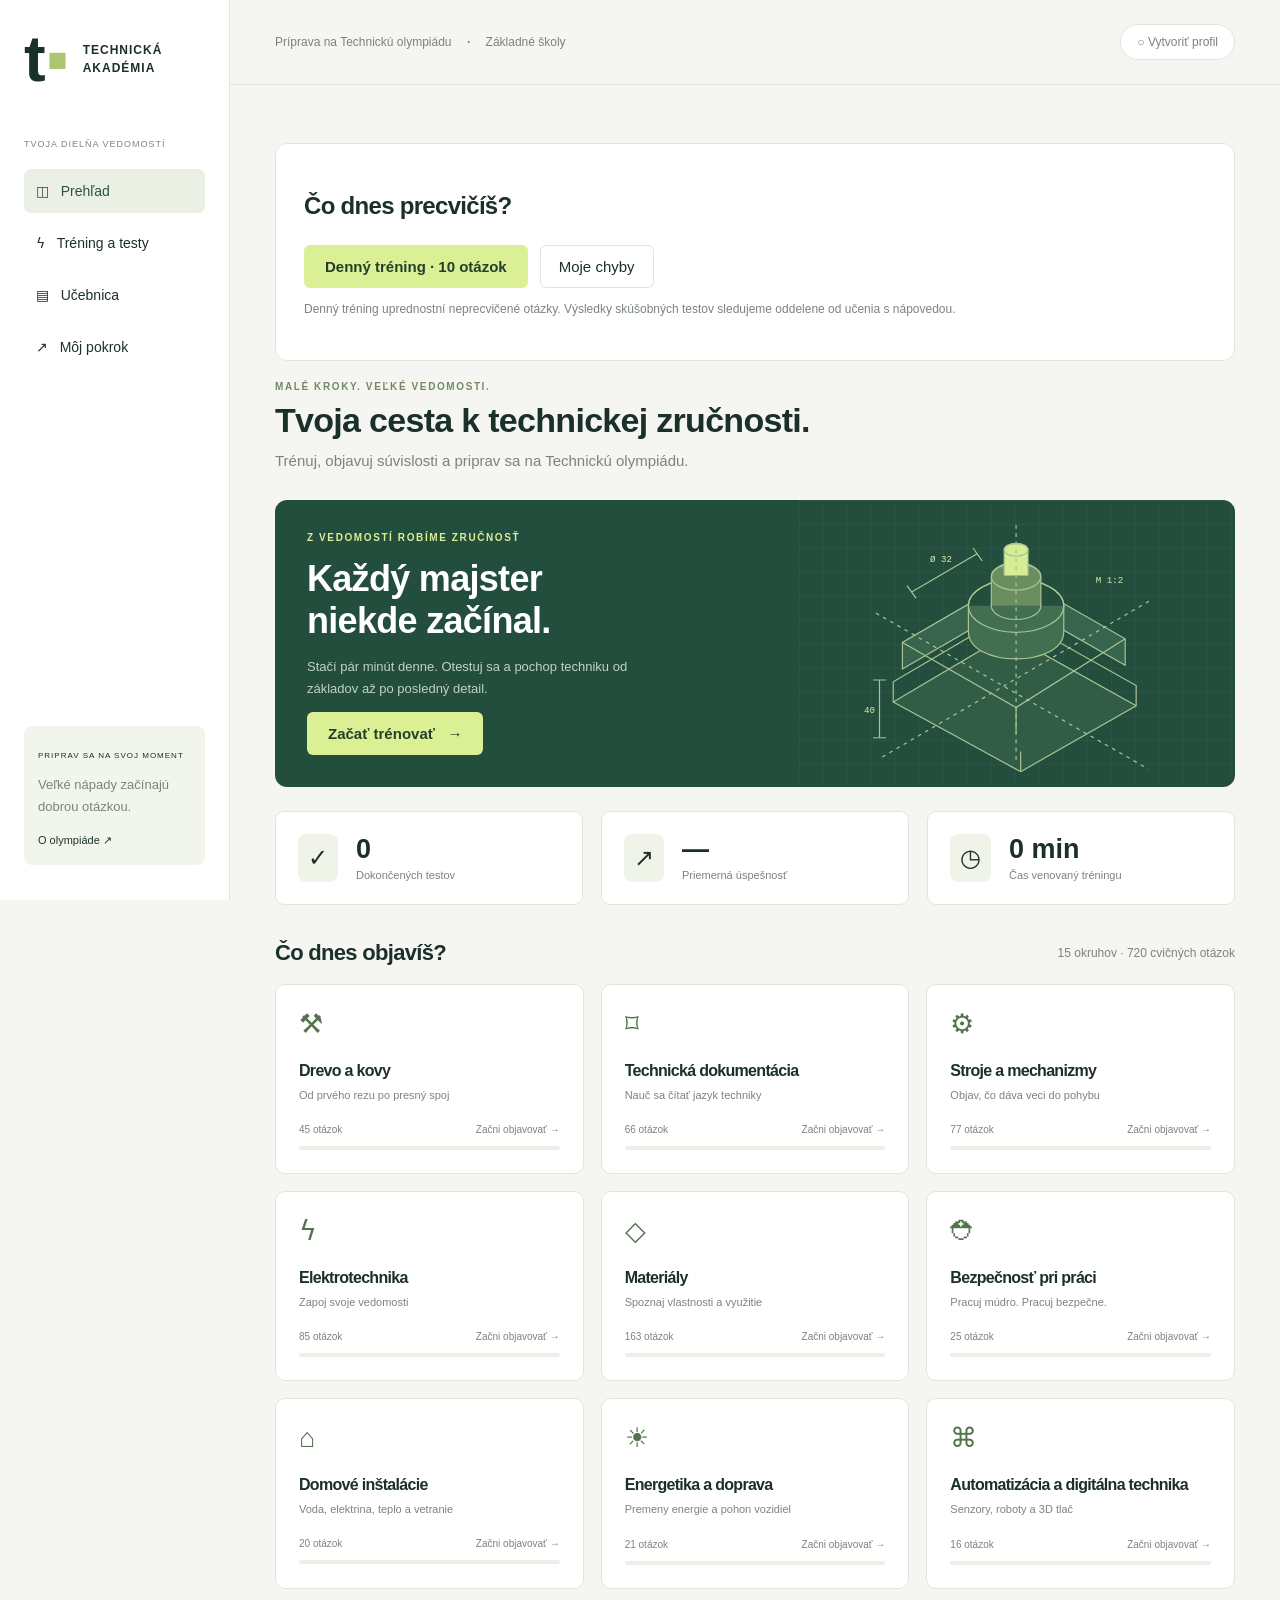
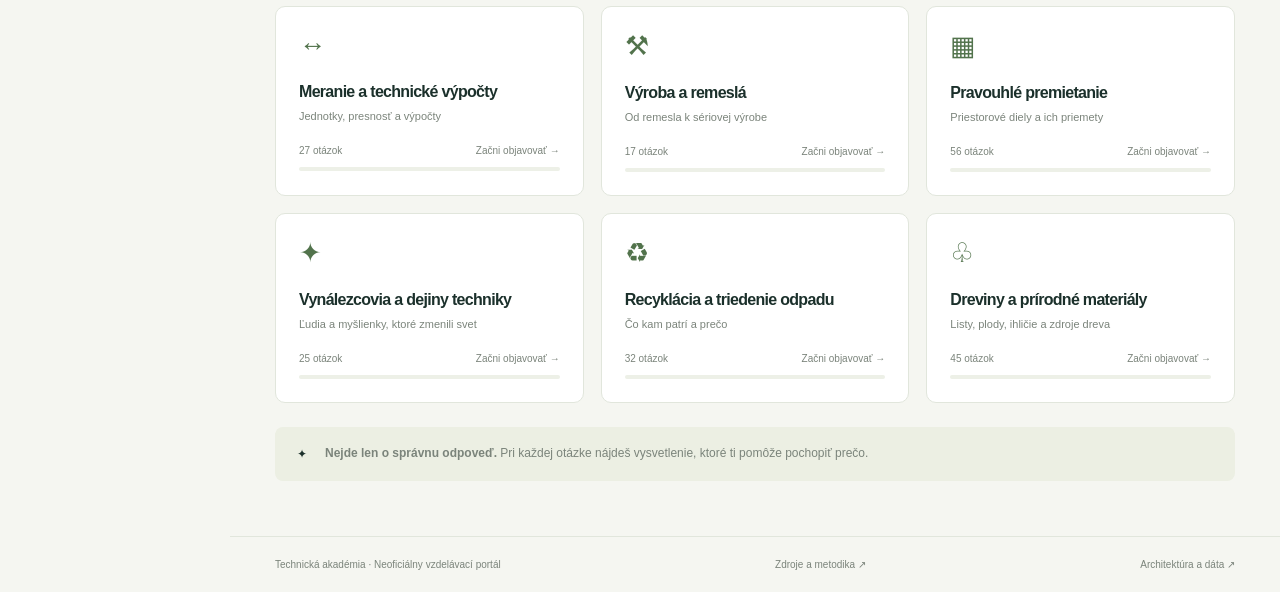
==== commit e56f4285: "Improve learning workflow, replace tree diagrams with attributed photographs Review 100 questions, a" ====
--- a/index.html
+++ b/index.html
@@ -1 +1 @@
-<!doctype html><html lang="sk"><meta charset="utf-8"><meta name="viewport" content="width=device-width,initial-scale=1"><meta name="description" content="Príprava na Technickú olympiádu. Testy, vysvetlenia a sledovanie pokroku."><title>Technická akadémia</title><link rel="stylesheet" href="style.css?v=materials-3"><body><aside><a class="brand" href="#">t<span>▪</span><small>TECHNICKÁ<br>AKADÉMIA</small></a><div class="navlabel">TVOJA DIELŇA VEDOMOSTÍ</div><nav><button data-page="home">◫ &nbsp; Prehľad</button><button data-page="train">ϟ &nbsp; Tréning a testy</button><button data-page="learn">▤ &nbsp; Učebnica</button><button data-page="history">↗ &nbsp; Môj pokrok</button></nav><div class="sidebottom"><small>PRIPRAV SA NA SVOJ MOMENT</small><p>Veľké nápady začínajú<br>dobrou otázkou.</p><a href="https://nivam.sk/olympiady-a-sutaze/technicka-olympiada/" target="_blank" rel="noopener">O olympiáde ↗</a></div></aside><div class="shell"><header><span>Príprava na Technickú olympiádu <b>·</b> Základné školy</span><button id="profileBtn"></button></header><main id="main"></main><footer>Technická akadémia · Neoficiálny vzdelávací portál <a href="sources.html">Zdroje a metodika ↗</a> <a href="architecture.md" target="_blank">Architektúra a dáta ↗</a></footer></div><dialog id="profileDialog"><form id="profileForm"><div class="eyebrow">TVOJE MIESTO V DIELNI</div><h2>Žiacky profil</h2><p>Použi prezývku. Údaje zostávajú v tomto prehliadači. Profil nie je účet chránený heslom.</p><label>Prezývka<input id="nickname" maxlength="30" required placeholder="Napríklad Majster Peter"></label><label>Kategória<select id="profileCategory"><option value="B">B · 5. – 7. ročník</option><option value="A">A · 8. – 9. ročník</option></select></label><button class="primary">Uložiť a pokračovať →</button><button type="button" id="closeDialog" class="plain">Zavrieť</button></form><div id="existing"></div></dialog><script src="app.js?v=materials-3"></script></body></html>
+<!doctype html><html lang="sk"><meta charset="utf-8"><meta name="viewport" content="width=device-width,initial-scale=1"><meta name="description" content="Príprava na Technickú olympiádu. Testy, vysvetlenia a sledovanie pokroku."><title>Technická akadémia</title><link rel="stylesheet" href="style.css?v=quality-4"><body><aside><a class="brand" href="#">t<span>▪</span><small>TECHNICKÁ<br>AKADÉMIA</small></a><div class="navlabel">TVOJA DIELŇA VEDOMOSTÍ</div><nav><button data-page="home">◫ &nbsp; Prehľad</button><button data-page="train">ϟ &nbsp; Tréning a testy</button><button data-page="learn">▤ &nbsp; Učebnica</button><button data-page="history">↗ &nbsp; Môj pokrok</button></nav><div class="sidebottom"><small>PRIPRAV SA NA SVOJ MOMENT</small><p>Veľké nápady začínajú<br>dobrou otázkou.</p><a href="https://nivam.sk/olympiady-a-sutaze/technicka-olympiada/" target="_blank" rel="noopener">O olympiáde ↗</a></div></aside><div class="shell"><header><span>Príprava na Technickú olympiádu <b>·</b> Základné školy</span><button id="profileBtn"></button></header><main id="main"></main><footer>Technická akadémia · Neoficiálny vzdelávací portál <a href="sources.html">Zdroje a metodika ↗</a> <a href="architecture.md" target="_blank">Architektúra a dáta ↗</a></footer></div><dialog id="profileDialog"><form id="profileForm"><div class="eyebrow">TVOJE MIESTO V DIELNI</div><h2>Žiacky profil</h2><p>Použi prezývku. Údaje zostávajú v tomto prehliadači. Profil nie je účet chránený heslom.</p><label>Prezývka<input id="nickname" maxlength="30" required placeholder="Napríklad Majster Peter"></label><label>Kategória<select id="profileCategory"><option value="B">B · 5. – 7. ročník</option><option value="A">A · 8. – 9. ročník</option></select></label><button class="primary">Uložiť a pokračovať →</button><button type="button" id="closeDialog" class="plain">Zavrieť</button></form><div id="existing"></div></dialog><script src="app.js?v=quality-4"></script><script src="enhancements.js?v=quality-4"></script></body></html>
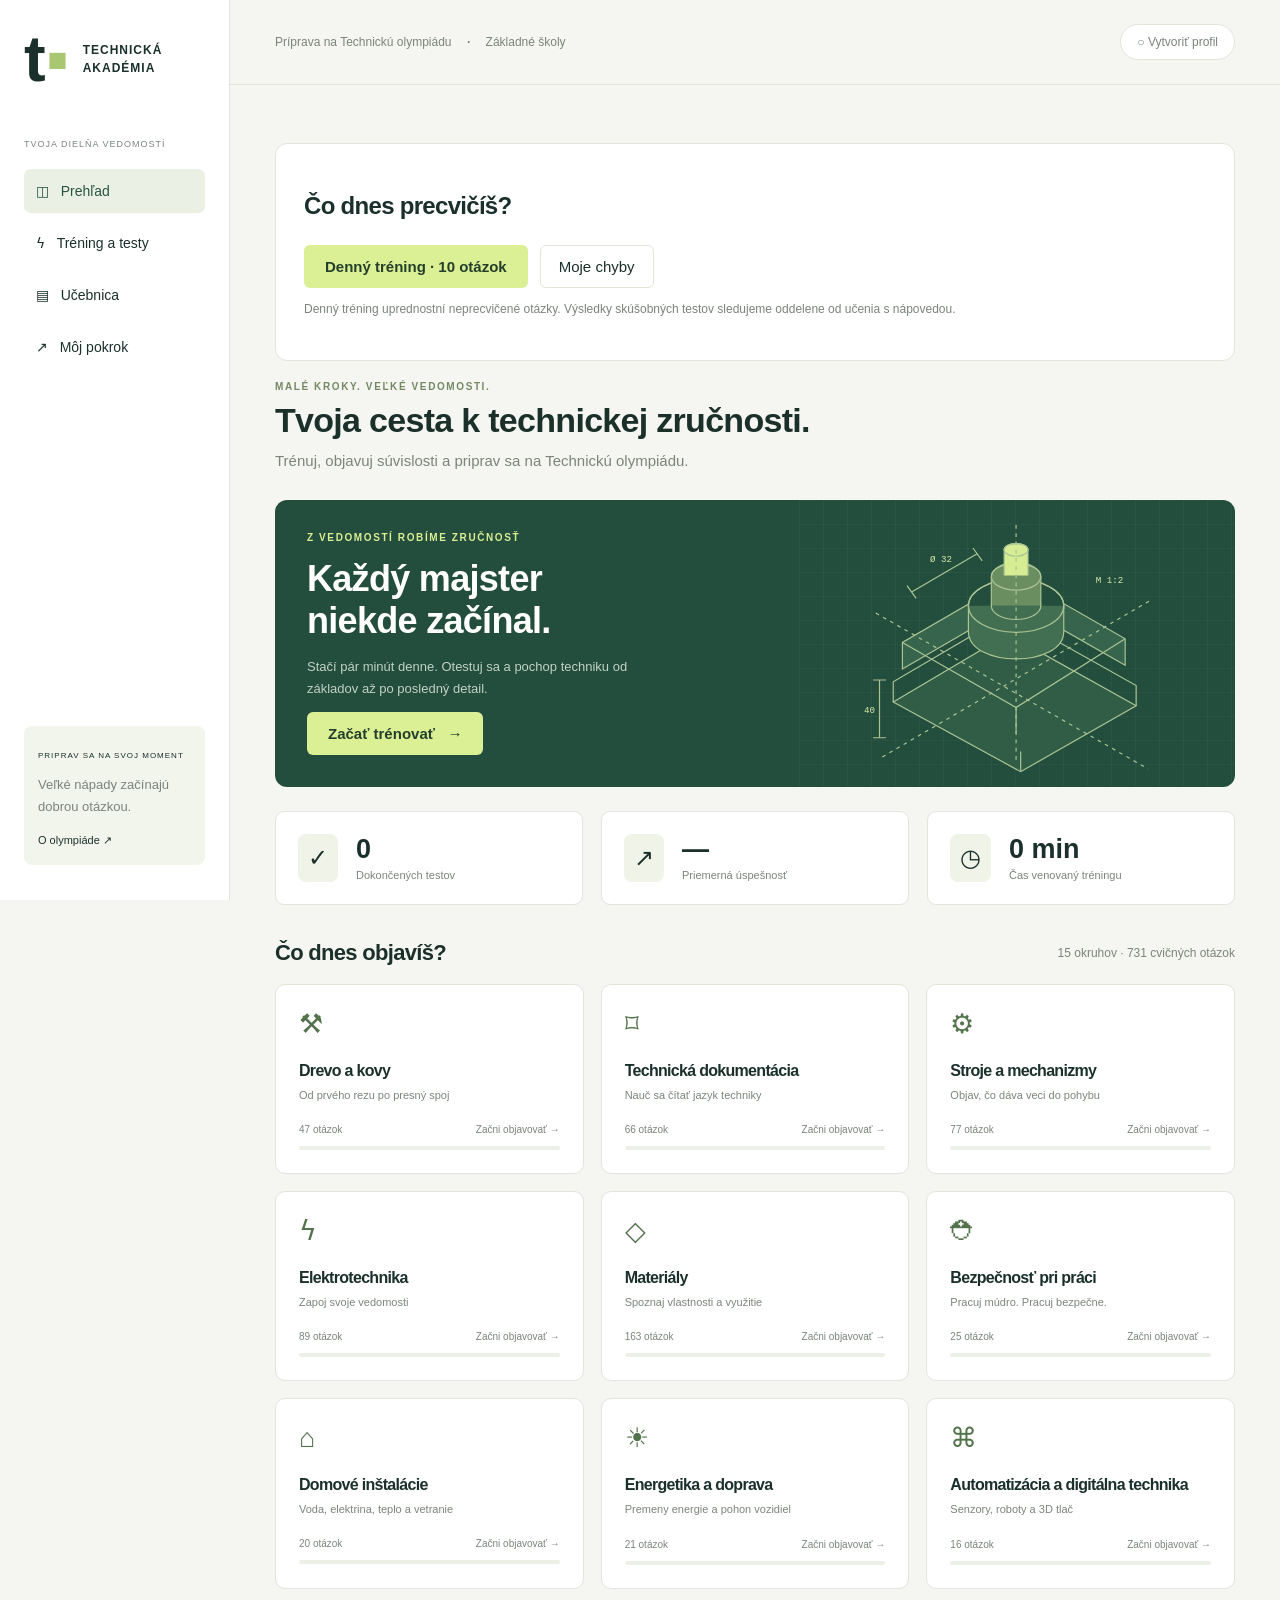
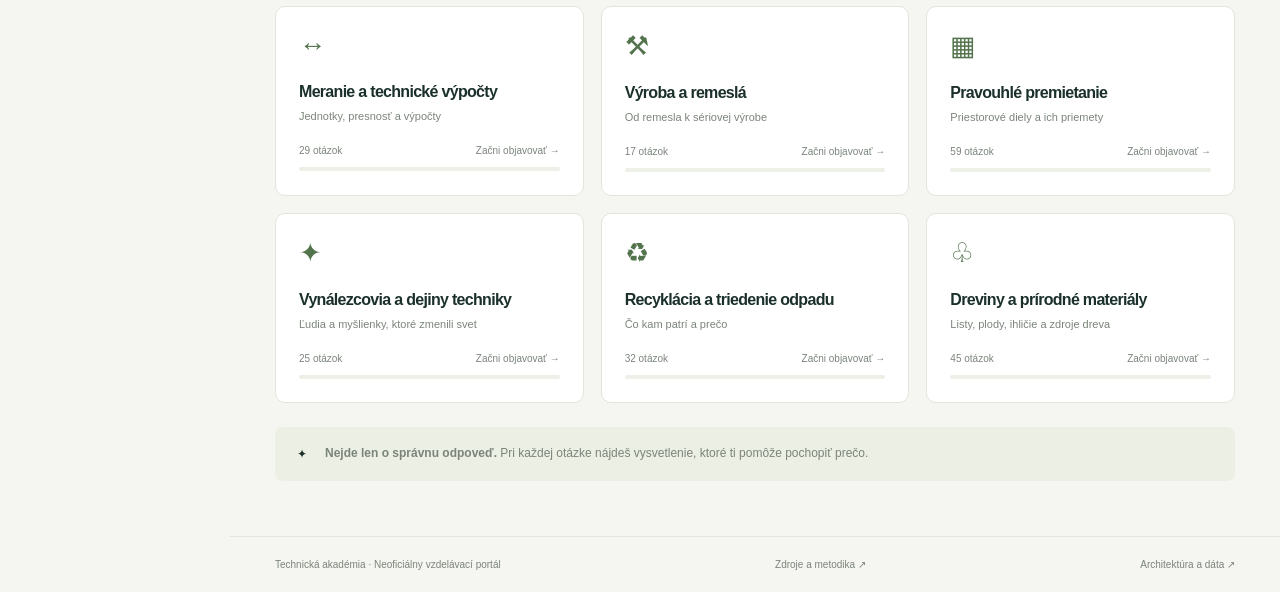
==== commit 3e05aab0: "Keep tree recognition limited to tree photos and refresh asset cache" ====
--- a/index.html
+++ b/index.html
@@ -1 +1 @@
-<!doctype html><html lang="sk"><meta charset="utf-8"><meta name="viewport" content="width=device-width,initial-scale=1"><meta name="description" content="Príprava na Technickú olympiádu. Testy, vysvetlenia a sledovanie pokroku."><title>Technická akadémia</title><link rel="stylesheet" href="style.css?v=quality-4"><body><aside><a class="brand" href="#">t<span>▪</span><small>TECHNICKÁ<br>AKADÉMIA</small></a><div class="navlabel">TVOJA DIELŇA VEDOMOSTÍ</div><nav><button data-page="home">◫ &nbsp; Prehľad</button><button data-page="train">ϟ &nbsp; Tréning a testy</button><button data-page="learn">▤ &nbsp; Učebnica</button><button data-page="history">↗ &nbsp; Môj pokrok</button></nav><div class="sidebottom"><small>PRIPRAV SA NA SVOJ MOMENT</small><p>Veľké nápady začínajú<br>dobrou otázkou.</p><a href="https://nivam.sk/olympiady-a-sutaze/technicka-olympiada/" target="_blank" rel="noopener">O olympiáde ↗</a></div></aside><div class="shell"><header><span>Príprava na Technickú olympiádu <b>·</b> Základné školy</span><button id="profileBtn"></button></header><main id="main"></main><footer>Technická akadémia · Neoficiálny vzdelávací portál <a href="sources.html">Zdroje a metodika ↗</a> <a href="architecture.md" target="_blank">Architektúra a dáta ↗</a></footer></div><dialog id="profileDialog"><form id="profileForm"><div class="eyebrow">TVOJE MIESTO V DIELNI</div><h2>Žiacky profil</h2><p>Použi prezývku. Údaje zostávajú v tomto prehliadači. Profil nie je účet chránený heslom.</p><label>Prezývka<input id="nickname" maxlength="30" required placeholder="Napríklad Majster Peter"></label><label>Kategória<select id="profileCategory"><option value="B">B · 5. – 7. ročník</option><option value="A">A · 8. – 9. ročník</option></select></label><button class="primary">Uložiť a pokračovať →</button><button type="button" id="closeDialog" class="plain">Zavrieť</button></form><div id="existing"></div></dialog><script src="app.js?v=quality-4"></script><script src="enhancements.js?v=quality-4"></script></body></html>
+<!doctype html><html lang="sk"><meta charset="utf-8"><meta name="viewport" content="width=device-width,initial-scale=1"><meta name="description" content="Príprava na Technickú olympiádu. Testy, vysvetlenia a sledovanie pokroku."><title>Technická akadémia</title><link rel="stylesheet" href="style.css?v=quality-5"><body><aside><a class="brand" href="#">t<span>▪</span><small>TECHNICKÁ<br>AKADÉMIA</small></a><div class="navlabel">TVOJA DIELŇA VEDOMOSTÍ</div><nav><button data-page="home">◫ &nbsp; Prehľad</button><button data-page="train">ϟ &nbsp; Tréning a testy</button><button data-page="learn">▤ &nbsp; Učebnica</button><button data-page="history">↗ &nbsp; Môj pokrok</button></nav><div class="sidebottom"><small>PRIPRAV SA NA SVOJ MOMENT</small><p>Veľké nápady začínajú<br>dobrou otázkou.</p><a href="https://nivam.sk/olympiady-a-sutaze/technicka-olympiada/" target="_blank" rel="noopener">O olympiáde ↗</a></div></aside><div class="shell"><header><span>Príprava na Technickú olympiádu <b>·</b> Základné školy</span><button id="profileBtn"></button></header><main id="main"></main><footer>Technická akadémia · Neoficiálny vzdelávací portál <a href="sources.html">Zdroje a metodika ↗</a> <a href="architecture.md" target="_blank">Architektúra a dáta ↗</a></footer></div><dialog id="profileDialog"><form id="profileForm"><div class="eyebrow">TVOJE MIESTO V DIELNI</div><h2>Žiacky profil</h2><p>Použi prezývku. Údaje zostávajú v tomto prehliadači. Profil nie je účet chránený heslom.</p><label>Prezývka<input id="nickname" maxlength="30" required placeholder="Napríklad Majster Peter"></label><label>Kategória<select id="profileCategory"><option value="B">B · 5. – 7. ročník</option><option value="A">A · 8. – 9. ročník</option></select></label><button class="primary">Uložiť a pokračovať →</button><button type="button" id="closeDialog" class="plain">Zavrieť</button></form><div id="existing"></div></dialog><script src="app.js?v=quality-5"></script><script src="enhancements.js?v=quality-5"></script></body></html>
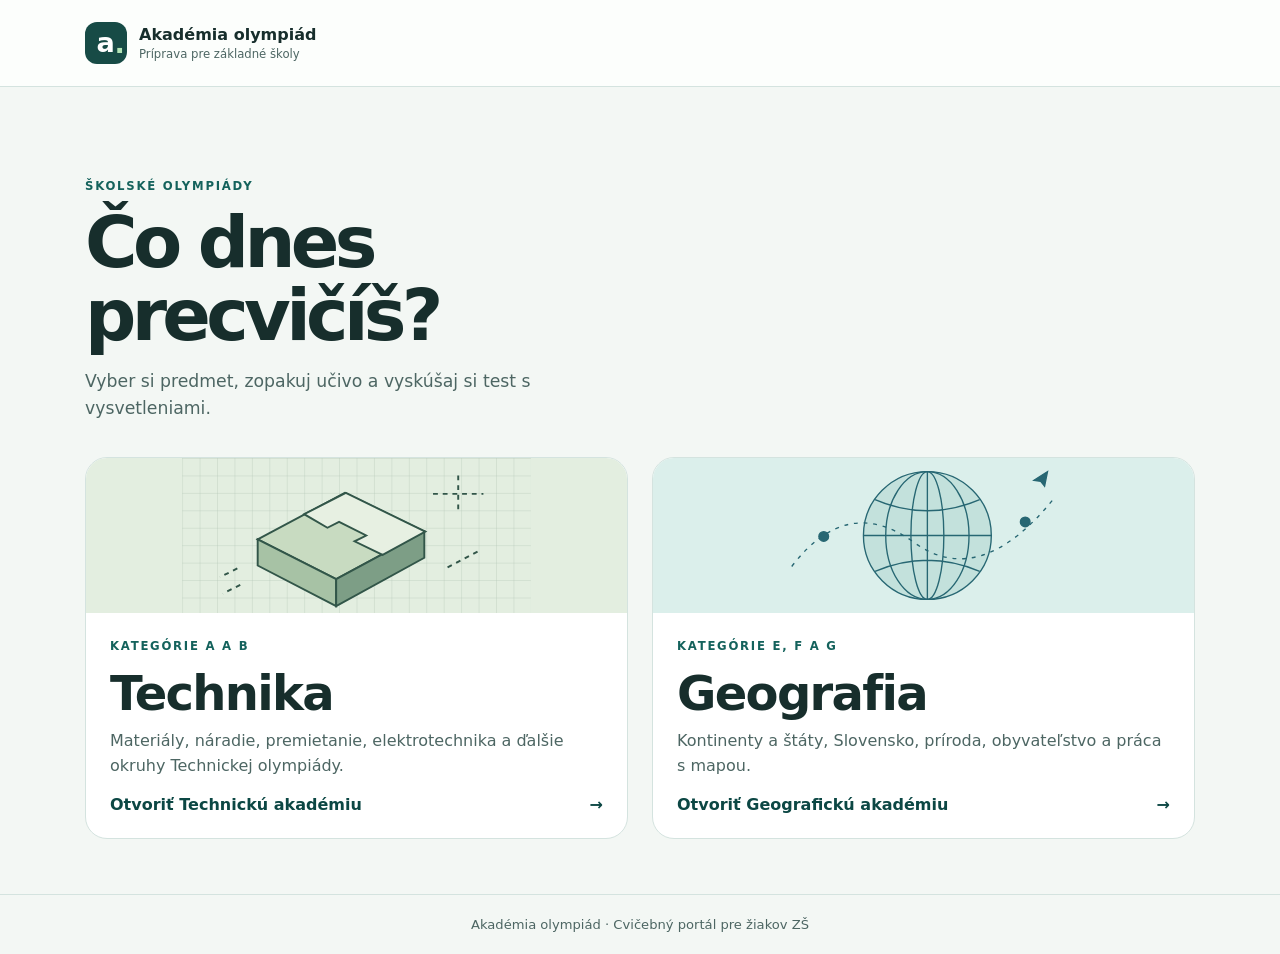
==== commit 2500e164: "Publish the subject selector and Geografická akadémia from Sites" ====
--- a/index.html
+++ b/index.html
@@ -1 +1,25 @@
-<!doctype html><html lang="sk"><meta charset="utf-8"><meta name="viewport" content="width=device-width,initial-scale=1"><meta name="description" content="Príprava na Technickú olympiádu. Testy, vysvetlenia a sledovanie pokroku."><title>Technická akadémia</title><link rel="stylesheet" href="style.css?v=quality-5"><body><aside><a class="brand" href="#">t<span>▪</span><small>TECHNICKÁ<br>AKADÉMIA</small></a><div class="navlabel">TVOJA DIELŇA VEDOMOSTÍ</div><nav><button data-page="home">◫ &nbsp; Prehľad</button><button data-page="train">ϟ &nbsp; Tréning a testy</button><button data-page="learn">▤ &nbsp; Učebnica</button><button data-page="history">↗ &nbsp; Môj pokrok</button></nav><div class="sidebottom"><small>PRIPRAV SA NA SVOJ MOMENT</small><p>Veľké nápady začínajú<br>dobrou otázkou.</p><a href="https://nivam.sk/olympiady-a-sutaze/technicka-olympiada/" target="_blank" rel="noopener">O olympiáde ↗</a></div></aside><div class="shell"><header><span>Príprava na Technickú olympiádu <b>·</b> Základné školy</span><button id="profileBtn"></button></header><main id="main"></main><footer>Technická akadémia · Neoficiálny vzdelávací portál <a href="sources.html">Zdroje a metodika ↗</a> <a href="architecture.md" target="_blank">Architektúra a dáta ↗</a></footer></div><dialog id="profileDialog"><form id="profileForm"><div class="eyebrow">TVOJE MIESTO V DIELNI</div><h2>Žiacky profil</h2><p>Použi prezývku. Údaje zostávajú v tomto prehliadači. Profil nie je účet chránený heslom.</p><label>Prezývka<input id="nickname" maxlength="30" required placeholder="Napríklad Majster Peter"></label><label>Kategória<select id="profileCategory"><option value="B">B · 5. – 7. ročník</option><option value="A">A · 8. – 9. ročník</option></select></label><button class="primary">Uložiť a pokračovať →</button><button type="button" id="closeDialog" class="plain">Zavrieť</button></form><div id="existing"></div></dialog><script src="app.js?v=quality-5"></script><script src="enhancements.js?v=quality-5"></script></body></html>
+<!doctype html>
+<html lang="sk">
+<head>
+<meta charset="utf-8"><meta name="viewport" content="width=device-width,initial-scale=1">
+<meta name="description" content="Príprava na Technickú a Geografickú olympiádu pre žiakov základných škôl.">
+<title>Akadémia olympiád | Vyber si predmet</title>
+<link rel="stylesheet" href="geografia/academy.css">
+</head>
+<body class="portal">
+<header class="portal-header"><a class="wordmark" href="./"><span class="logo">a<span>.</span></span><span>Akadémia olympiád<small>Príprava pre základné školy</small></span></a></header>
+<main class="portal-main">
+  <div class="portal-intro"><p class="kicker">ŠKOLSKÉ OLYMPIÁDY</p><h1>Čo dnes<br>precvičíš?</h1><p>Vyber si predmet, zopakuj učivo a vyskúšaj si test s vysvetleniami.</p></div>
+  <div class="subject-grid">
+    <a class="subject tech" href="technika.html">
+      <div class="subject-art" aria-hidden="true"><svg viewBox="0 0 360 160"><defs><pattern id="grid" width="18" height="18" patternUnits="userSpaceOnUse"><path d="M18 0H0V18" fill="none" stroke="#abc0ac" stroke-width=".6"/></pattern></defs><rect width="360" height="160" fill="url(#grid)"/><g fill="none" stroke="#325649" stroke-width="2"><path d="M78 84 168 36 250 76 159 125Z" fill="#c8dbc1"/><path d="M78 84v27l81 42v-28Z" fill="#a7c2a5"/><path d="M159 125l91-49v27l-91 50Z" fill="#7d9e86"/><path d="m126 58 43-22 82 40-44 24-29-14 12-6-28-14-12 6Z" fill="#e7f0e2"/><path d="M259 37h52m-26-19v38M57 114l-18 9m21 8-18 9m232-27 34-18" stroke-dasharray="5 5"/></g></svg></div>
+      <div class="subject-content"><p class="kicker">KATEGÓRIE A A B</p><h2>Technika</h2><p>Materiály, náradie, premietanie, elektrotechnika a ďalšie okruhy Technickej olympiády.</p><span class="subject-cta">Otvoriť Technickú akadémiu <span aria-hidden="true">→</span></span></div>
+    </a>
+    <a class="subject geo" href="geografia/">
+      <div class="subject-art" aria-hidden="true"><svg viewBox="0 0 360 160"><g fill="none" stroke="#276773" stroke-width="1.4"><circle cx="184" cy="80" r="66" fill="#c3e1dc"/><ellipse cx="184" cy="80" rx="43" ry="66"/><ellipse cx="184" cy="80" rx="17" ry="66"/><path d="M118 80h132M130 43q54 23 108 0M130 117q54-23 108 0M184 14v132"/><path d="M44 112q57-75 126-25t146-47" stroke-dasharray="4 6"/><circle cx="77" cy="81" r="5" fill="#276773"/><circle cx="285" cy="66" r="5" fill="#276773"/><path d="m294 23 14-9-3 15-4-5Z" fill="#276773"/></g></svg></div>
+      <div class="subject-content"><p class="kicker">KATEGÓRIE E, F A G</p><h2>Geografia</h2><p>Kontinenty a štáty, Slovensko, príroda, obyvateľstvo a práca s mapou.</p><span class="subject-cta">Otvoriť Geografickú akadémiu <span aria-hidden="true">→</span></span></div>
+    </a>
+  </div>
+</main>
+<footer class="portal-footer">Akadémia olympiád · Cvičebný portál pre žiakov ZŠ</footer>
+</body></html>
--- a/geografia/academy.css
+++ b/geografia/academy.css
@@ -0,0 +1,6 @@
+:root{color-scheme:light;--ink:#172e2c;--muted:#4d6663;--line:#d4e3df;--paper:#fff;--bg:#f3f7f4;--accent:#14625c;--dark:#0c4744;--soft:#e6f2ef;--orange:#8c4a19;--radius:18px;font-family:system-ui,-apple-system,"Segoe UI",sans-serif;color:var(--ink);background:var(--bg)}
+*{box-sizing:border-box}body{margin:0}a{color:var(--dark)}button,input,select{font:inherit}button{cursor:pointer}button:disabled{cursor:default;opacity:.52}a:focus-visible,button:focus-visible,input:focus-visible,select:focus-visible,summary:focus-visible{outline:3px solid #b76522;outline-offset:3px}h1,h2,h3,p{margin-top:0}h1{font-size:clamp(2.35rem,5.6vw,4.6rem);letter-spacing:-.065em;line-height:1.02;margin-bottom:1rem}h2{letter-spacing:-.035em;line-height:1.13}p{line-height:1.57}.muted,.hint,small{color:var(--muted)}.kicker{font-size:.73rem;font-weight:800;letter-spacing:.15em;color:var(--accent);margin-bottom:.7rem}.portal-header,.academy-header{border-bottom:1px solid var(--line);background:#fcfefc}.portal-header{padding:22px max(5vw,calc((100vw - 1110px)/2))}.wordmark{display:inline-flex;align-items:center;gap:.75rem;text-decoration:none;color:var(--ink);font-weight:800;line-height:1.2;white-space:nowrap}.wordmark small{display:block;font-weight:500;font-size:.73rem;margin-top:.22rem}.logo{display:grid;place-items:center;position:relative;width:42px;height:42px;border-radius:12px;background:#174b46;color:white;font-size:1.7rem;letter-spacing:-.11em;padding-right:.22rem}.logo span{position:absolute;right:.32rem;bottom:.18rem;color:#b2e4b5}.portal-main,.screen{width:min(1110px,calc(100% - 36px));margin:0 auto}.portal-main{padding:clamp(32px,7vw,90px) 0 55px}.portal-intro p:last-child{color:var(--muted);max-width:36rem;font-size:1.08rem}.subject-grid{display:grid;grid-template-columns:repeat(2,minmax(0,1fr));gap:24px;margin-top:34px}.subject{text-decoration:none;color:var(--ink);display:flex;flex-direction:column;background:#fff;border:1px solid var(--line);border-radius:22px;overflow:hidden;transition:transform .2s,border-color .2s}.subject:hover{transform:translateY(-4px);border-color:var(--accent)}.subject-art{height:155px;background:#e3eee0;overflow:hidden;display:grid;place-items:center}.geo .subject-art{background:#dbefeb}.subject-art svg{width:100%;height:100%;object-fit:contain}.subject-content{padding:24px;flex:1;display:flex;flex-direction:column}.subject h2{font-size:clamp(1.9rem,4vw,3rem);margin-bottom:.5rem}.subject p:not(.kicker){color:var(--muted);flex:1}.subject-cta{font-weight:800;color:var(--dark);display:flex;justify-content:space-between;gap:.5rem}.portal-footer{padding:22px 18px;border-top:1px solid var(--line);text-align:center;color:var(--muted);font-size:.82rem}.academy-header{display:flex;align-items:center;justify-content:space-between;flex-wrap:wrap;gap:14px;padding:13px max(18px,calc((100vw - 1200px)/2))}.academy-header nav,.header-actions,.actions{display:flex;align-items:center;flex-wrap:wrap;gap:9px}.academy-header nav a,.header-actions>a{padding:.5rem .55rem;text-decoration:none;font-size:.88rem;font-weight:650}.academy-header nav a[aria-current=page]{background:var(--soft);border-radius:8px}.screen{min-height:65vh;padding:34px 0 48px}.screen:focus{outline:none}.hero-geo{padding:clamp(24px,5vw,52px);background:linear-gradient(125deg,#dfefdf,#c9e9e7);border:1px solid #c3dbd3;border-radius:24px;margin-bottom:24px}.hero-geo p:not(.kicker){max-width:36rem}.hero-geo h1{max-width:12ch}.primary,.secondary,.plain{display:inline-flex;align-items:center;justify-content:center;text-decoration:none;border:1px solid transparent;border-radius:10px;padding:.67rem .95rem;font-weight:700;min-height:42px;line-height:1.25;text-align:center}.primary{background:var(--accent);color:white}.primary:hover{background:var(--dark)}.secondary{background:#fff;border-color:#bdd3ce;color:var(--dark)}.secondary:hover,.plain:hover{background:var(--soft)}.plain{background:transparent;color:var(--dark)}.grid{display:grid;grid-template-columns:repeat(auto-fit,minmax(min(100%,225px),1fr));gap:14px}.panel,.tile{background:white;border:1px solid var(--line);border-radius:var(--radius);padding:19px;margin-bottom:16px}.tile{display:flex;flex-direction:column;align-items:start;text-align:left;color:var(--ink);gap:.45rem;margin-bottom:0}.tile:hover{border-color:var(--accent)}.tile strong{font-size:1.13rem}.tile .badge{margin-bottom:.2rem}.badge{display:inline-block;padding:.28rem .55rem;background:var(--soft);color:var(--dark);border-radius:7px;font-weight:700;font-size:.76rem}.section-title{margin:27px 0 12px}.controls{display:grid;grid-template-columns:repeat(auto-fit,minmax(min(100%,165px),1fr));gap:12px;margin-bottom:16px}label{display:block;font-size:.88rem;font-weight:700}input,select{display:block;width:100%;margin-top:.35rem;border:1px solid #a9c4bd;border-radius:9px;background:#fff;color:var(--ink);padding:.65rem .6rem;min-height:42px}select:disabled{opacity:.6}dialog{border:1px solid var(--line);border-radius:18px;width:min(460px,calc(100% - 24px));color:var(--ink);padding:24px}dialog::backdrop{background:#17312c88}dialog label,dialog .actions{margin-bottom:12px}.row{display:flex;justify-content:space-between;align-items:center;gap:12px;flex-wrap:wrap}.list-row{padding:10px 0;border-top:1px solid var(--line)}.test-panel{max-width:850px;margin-inline:auto}.test-panel h1{font-size:clamp(1.55rem,4vw,2.45rem);letter-spacing:-.035em;margin:16px 0}.option{display:block;width:100%;text-align:left;color:var(--ink);background:#fff;border:1px solid #b9d0ca;border-radius:10px;padding:.78rem;margin:8px 0}.option:hover,.option[aria-pressed=true]{background:var(--soft);border-color:var(--accent)}.option[aria-pressed=true]{box-shadow:inset 0 0 0 1px var(--accent)}.option b{display:inline-block;width:1.65rem;color:var(--accent)}.options{margin:12px 0 18px}.feedback{padding:14px;border-radius:10px;margin:14px 0;background:#e7f5e9;border:1px solid #aed1b2}.feedback.wrong{background:#fff1e6;border-color:#e4bc9b}.feedback p:last-child{margin-bottom:0}.question-map{display:flex;flex-wrap:wrap;gap:5px;margin-top:12px}.question-map button{min-width:39px;padding:.48rem}.question-map [aria-current=step]{background:var(--dark);color:white}.question-map .answered:not([aria-current=step]){background:#d8ede5}.match-line{display:grid;grid-template-columns:1fr 1.3fr;gap:12px;align-items:center;margin-bottom:10px}.match-line select{margin:0}.diagram{background:#f5faf8;border:1px solid var(--line);padding:10px;border-radius:12px;margin:12px 0}.diagram svg{display:block;width:min(100%,500px);height:auto;margin:auto}.score{font-size:3rem;color:var(--accent);font-weight:850;letter-spacing:-.06em}.progress{height:7px;border-radius:7px;background:var(--soft);overflow:hidden;margin:10px 0}.progress span{display:block;height:100%;background:#398278}.alert{color:#8b3629;font-weight:700}.empty{padding:24px;border:1px dashed #acc7be;border-radius:12px}.atlas-facts{padding-left:1.2rem;line-height:1.6}.country-group{margin:14px 0}.country-group summary,.review summary{padding:.5rem 0;cursor:pointer;font-weight:700}.review{border-top:1px solid var(--line);padding:.3rem 0}.sr-only{position:absolute;width:1px;height:1px;overflow:hidden;clip-path:inset(50%);white-space:nowrap}
+@media(max-width:640px){.subject-grid{grid-template-columns:1fr;gap:14px;margin-top:22px}.subject-art{height:115px}.academy-header{gap:8px}.academy-header nav{order:3;width:100%;justify-content:space-between;gap:3px}.academy-header nav a{font-size:.77rem;padding:.5rem .28rem}.wordmark small{font-size:.69rem}.academy-header .logo{width:35px;height:35px}.header-actions{gap:3px}.header-actions>a{font-size:.78rem;padding:.3rem}.header-actions .secondary{padding:.45rem;font-size:.8rem;min-height:35px}.screen{padding-top:20px}.panel{padding:14px}.match-line{grid-template-columns:1fr;gap:4px}}
+@media(prefers-reduced-motion:reduce){*{transition:none!important;scroll-behavior:auto!important}}
+
+.diagram img{display:block;width:auto;max-width:100%;max-height:350px;height:auto;margin:auto;border-radius:8px}.diagram figcaption{font-size:.8rem;color:var(--muted);margin:.55rem .1rem .15rem}
